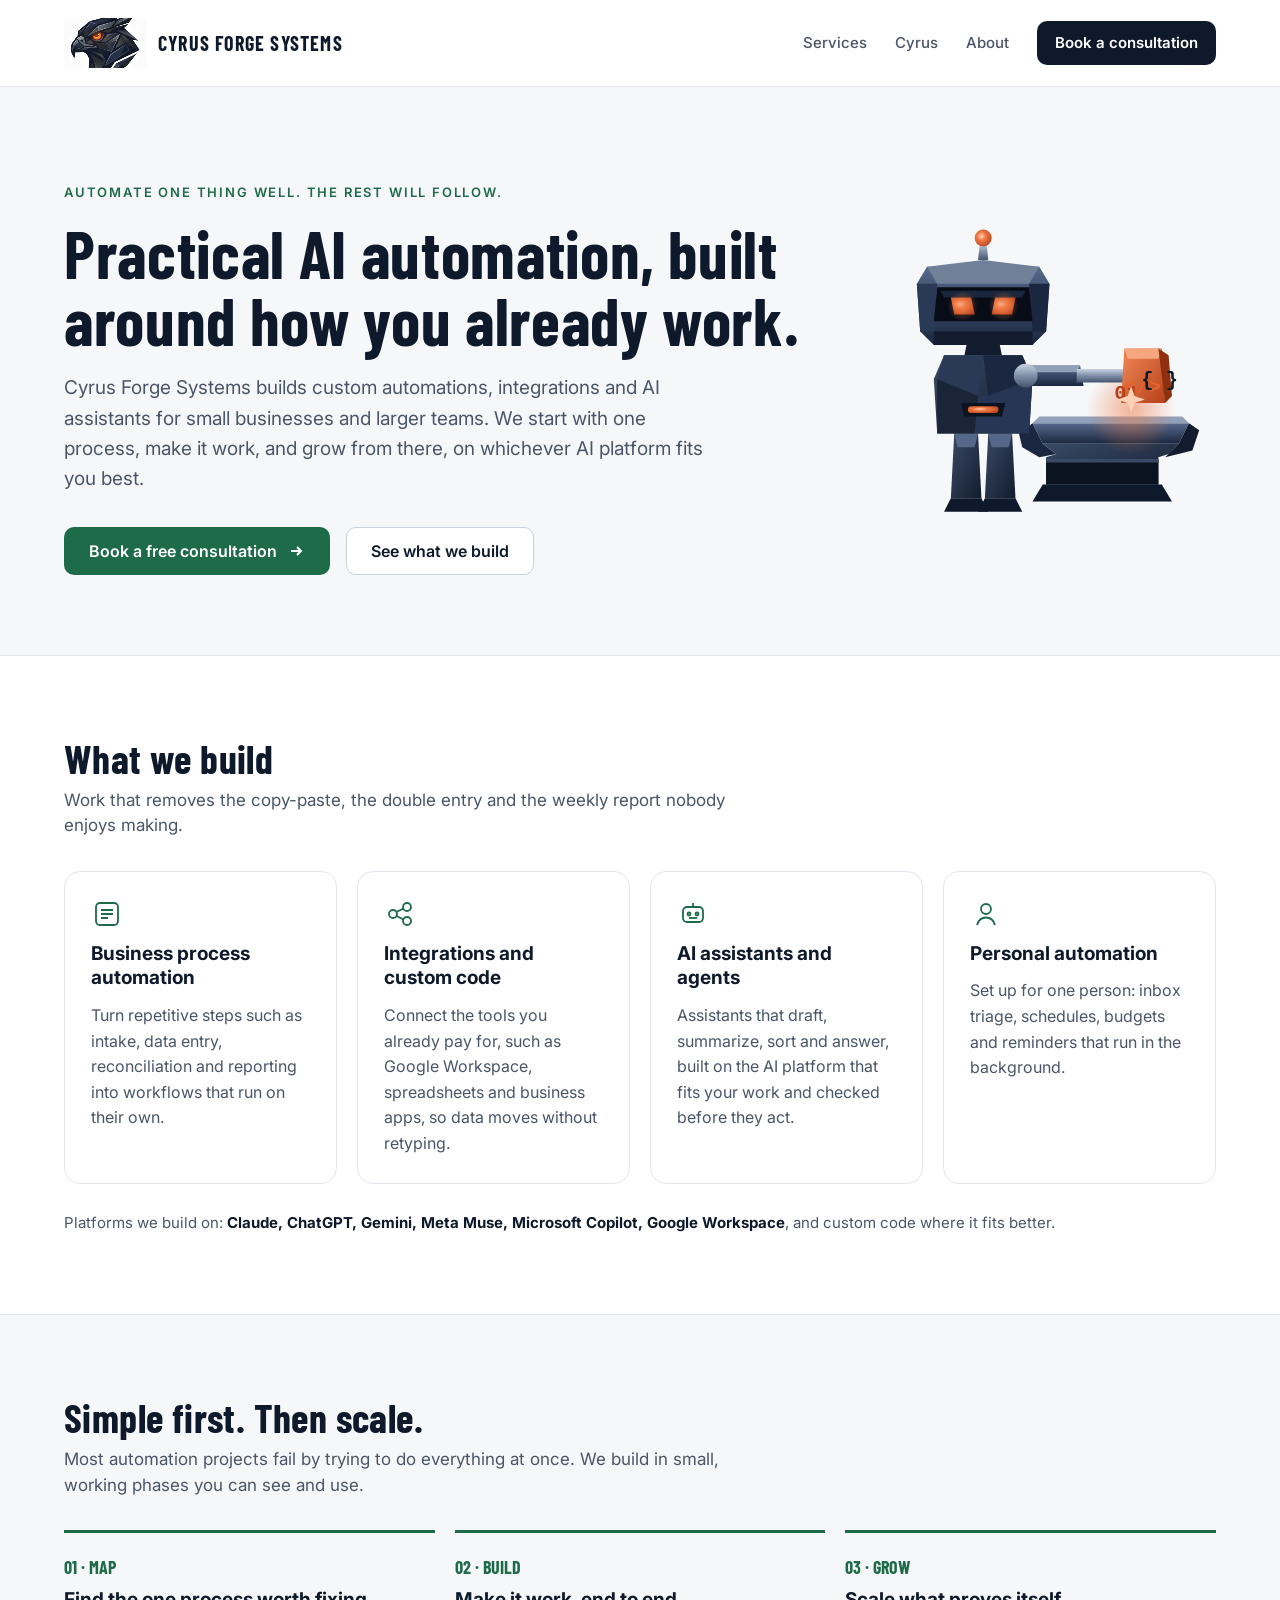
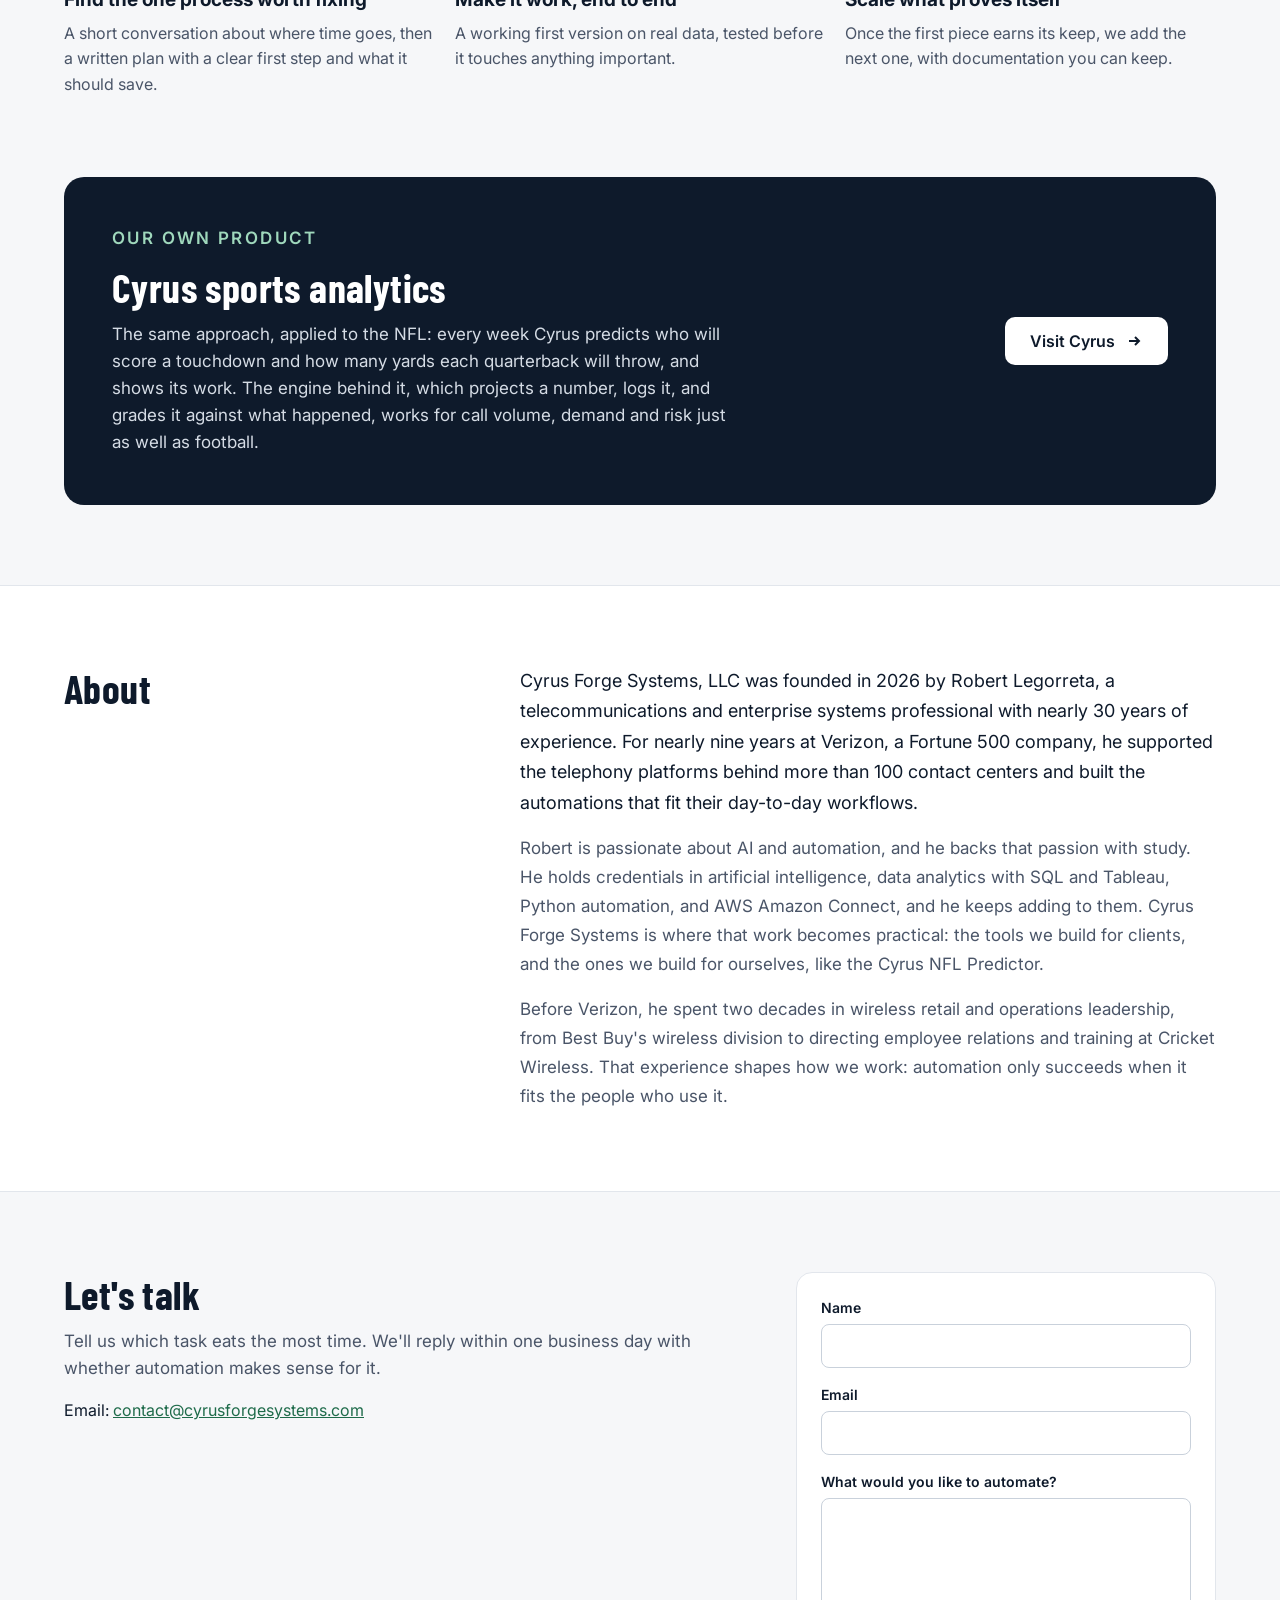
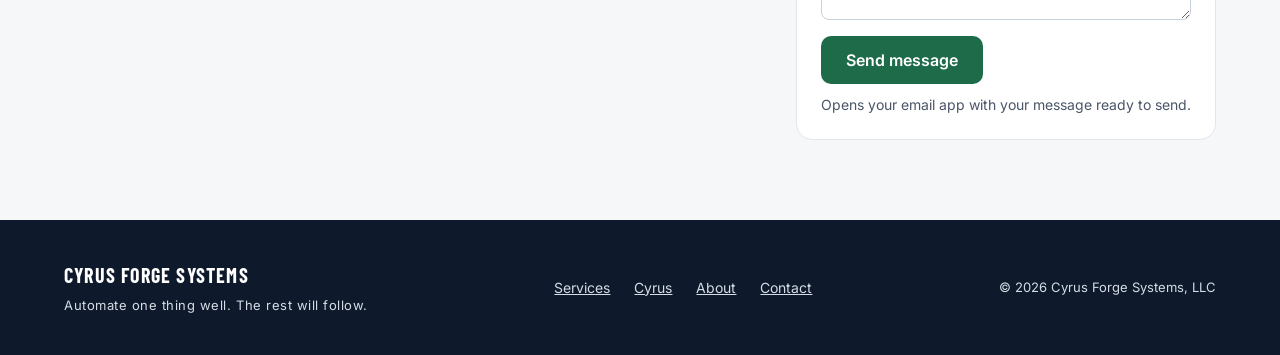
==== index.html @ 9e128749 "Add 'The same engine, other questions' section; home-page blurb" ====
<!doctype html>
<html lang="en">
<head>
<meta charset="utf-8">
<meta name="viewport" content="width=device-width, initial-scale=1">
<title>Cyrus Forge Systems | AI automation</title>
<meta name="description" content="Cyrus Forge Systems builds custom automations, integrations and AI assistants for small businesses and larger teams in Dallas-Fort Worth.">
<link rel="icon" href="assets/favicon.png" type="image/png">
<link rel="preconnect" href="https://fonts.googleapis.com">
<link rel="preconnect" href="https://fonts.gstatic.com" crossorigin>
<link href="https://fonts.googleapis.com/css2?family=Barlow+Condensed:wght@600;700&family=Inter:wght@400;500;600&display=swap" rel="stylesheet">
<link rel="stylesheet" href="assets/styles.css">
</head>
<body>
<a class="skip" href="#main">Skip to content</a>

<header class="site-header">
  <nav class="wrap site-nav" aria-label="Site">
    <a class="brand" href="index.html" aria-current="page">
      <video class="brand-mark" autoplay muted loop playsinline preload="auto" poster="assets/hawk-poster.jpg" aria-hidden="true" width="84" height="50"><source src="assets/hawk-loop.webm" type="video/webm"><source src="assets/hawk-loop.mp4" type="video/mp4"></video>
      <span>CYRUS FORGE SYSTEMS</span>
    </a>
    <div class="nav-links">
      <a href="#services">Services</a>
      <a href="cyrus/index.html">Cyrus</a>
      <a href="#about">About</a>
      <a class="nav-cta" href="#contact">Book a consultation</a>
    </div>
  </nav>
</header>

<main id="main">
  <section class="wrap hero">
    <div class="hero-text">
      <p class="eyebrow">Automate one thing well. The rest will follow.</p>
      <h1>Practical AI automation, built around how you already work.</h1>
      <p class="lead">Cyrus Forge Systems builds custom automations, integrations and AI assistants for small businesses and larger teams. We start with one process, make it work, and grow from there, on whichever AI platform fits you best.</p>
      <div class="btn-row">
        <a class="btn btn-primary" href="#contact">Book a free consultation
          <svg aria-hidden="true" width="18" height="18" viewBox="0 0 18 18" fill="none" stroke="#FFFFFF" stroke-width="2"><path d="M4 9h10"/><path d="M10 5l4 4-4 4"/></svg></a>
        <a class="btn btn-secondary" href="#services">See what we build</a>
      </div>
    </div>
    <div class="hero-card-col">
      <div class="smith-stage">
        <svg xmlns="http://www.w3.org/2000/svg" id="smith" class="smith" width="560" height="560" role="img" aria-label="The Cyrus Forge smith striking code out of an anvil" viewBox="0 0 200 200">
<defs><style>@keyframes swing{0%,16%{transform:rotate(-52deg)}36%{transform:rotate(6deg)}44%{transform:rotate(1deg)}68%,100%{transform:rotate(-52deg)}}
@keyframes fly1{0%,34%{opacity:0;transform:translate(0,0) scale(.5)}40%{opacity:1;transform:translate(-6px,-18px) scale(1)}60%{transform:translate(-14px,-44px)}94%,100%{opacity:0;transform:translate(-18px,-60px)}}
@keyframes fly2{0%,34%{opacity:0;transform:translate(0,0) scale(.5)}40%{opacity:1;transform:translate(4px,-22px) scale(1)}60%{transform:translate(8px,-54px)}95%,100%{opacity:0;transform:translate(10px,-72px)}}
@keyframes fly3{0%,34%{opacity:0;transform:translate(0,0) scale(.5)}40%{opacity:1;transform:translate(12px,-14px) scale(1)}60%{transform:translate(28px,-38px)}93%,100%{opacity:0;transform:translate(34px,-52px)}}
@keyframes fl{0%,34%{opacity:0;transform:scale(.2)}38%{opacity:1;transform:scale(1.2)}50%,100%{opacity:0;transform:scale(1.6)}}
.arm{transform-box:view-box;transform-origin:88px 98px;animation:swing 2.6s cubic-bezier(.5,0,.3,1) infinite}
.c1{animation:fly1 2.6s ease-out infinite}.c2{animation:fly2 2.6s ease-out infinite}.c3{animation:fly3 2.6s ease-out infinite}
.flash{transform-box:fill-box;transform-origin:center;animation:fl 2.6s infinite}

.code text{fill:#E8622A}.code .c2 text{fill:#0E1A2B}.code .c3 text{fill:#B5411A}
#smith2 .code text{fill:#F7A67F}#smith2 .code .c2 text{fill:#FFD2B8}#smith2 .code .c3 text{fill:#F07A45}</style>
<linearGradient id="steelA" x1="0" y1="0" x2="1" y2="1"><stop offset="0" stop-color="#3A4A66"/><stop offset="1" stop-color="#121C2E"/></linearGradient>
<linearGradient id="steelB" x1="0" y1="0" x2="0" y2="1"><stop offset="0" stop-color="#55688A"/><stop offset="1" stop-color="#1B2740"/></linearGradient>
<linearGradient id="steelC" x1="0" y1="0" x2="1" y2="0"><stop offset="0" stop-color="#0E1A2B"/><stop offset="1" stop-color="#2A3A56"/></linearGradient>
<linearGradient id="chrome" x1="0" y1="0" x2="0" y2="1"><stop offset="0" stop-color="#C9D3E2"/><stop offset=".5" stop-color="#7F8FA8"/><stop offset="1" stop-color="#46546E"/></linearGradient>
<radialGradient id="ember" cx=".4" cy=".4" r=".7"><stop offset="0" stop-color="#FFD2B8"/><stop offset=".35" stop-color="#F07A45"/><stop offset="1" stop-color="#B5411A"/></radialGradient>
<radialGradient id="glow" cx=".5" cy=".5" r=".5"><stop offset="0" stop-color="#F07A45" stop-opacity=".55"/><stop offset="1" stop-color="#F07A45" stop-opacity="0"/></radialGradient>
<linearGradient id="hammer" x1="0" y1="0" x2="1" y2="1"><stop offset="0" stop-color="#F28A5A"/><stop offset="1" stop-color="#B5411A"/></linearGradient>
</defs>

<!-- anvil, faceted -->
<g>
<polygon points="92,126 184,126 178,138 98,138" fill="url(#steelB)"/>
<polygon points="98,138 178,138 172,144 166,146 166,162 100,162 100,146 106,144" fill="url(#steelA)"/>
<polygon points="92,126 98,138 106,144 96,146 86,140 84,132" fill="#1B2740"/>
<polygon points="178,138 184,126 190,130 186,142 170,146" fill="#121C2E"/>
<polygon points="98,162 168,162 174,172 92,172" fill="#0E1A2B"/>
<polygon points="92,126 184,126 180,122 96,122" fill="#8FA0B8"/>
<polygon points="100,147 166,147 166,162 100,162" fill="#0B1220"/><polygon points="100,147 166,147 166,149 100,149" fill="#3A4A66"/>

</g>

<!-- hot spot on anvil -->
<circle cx="150" cy="118" r="26" fill="url(#glow)"/>

<!-- legs -->
<g>
<polygon points="46,132 60,132 62,170 44,170" fill="url(#steelA)"/>
<polygon points="66,132 80,132 82,170 64,170" fill="url(#steelA)"/>
<polygon points="44,170 62,170 66,178 40,178" fill="#0E1A2B"/>
<polygon points="64,170 82,170 86,178 60,178" fill="#0E1A2B"/>
<polygon points="46,132 60,132 58,140 48,140" fill="#55688A"/>
<polygon points="66,132 80,132 78,140 68,140" fill="#55688A"/>
</g>

<!-- torso, faceted -->
<g>
<polygon points="40,86 86,86 92,100 90,132 36,132 34,100" fill="url(#steelA)"/>
<polygon points="40,86 63,86 60,110 36,100" fill="#2A3A56"/>
<polygon points="63,86 86,86 92,100 66,110" fill="#1B2740"/>
<polygon points="36,100 60,110 58,132 36,132" fill="#1A2638"/>
<polygon points="66,110 92,100 90,132 58,132 60,110" fill="#263654"/>
<!-- chest plate -->
<polygon points="50,114 76,114 74,122 52,122" fill="#0B1220"/>
<rect x="54" y="116" width="18" height="4" rx="2" fill="url(#ember)"/>
</g>

<!-- neck -->
<polygon points="54,76 72,76 74,86 52,86" fill="#121C2E"/>

<!-- head, faceted -->
<g>
<polygon points="30,34 96,34 102,44 100,72 92,80 34,80 26,72 24,44" fill="url(#steelB)"/>
<polygon points="30,34 63,30 96,34 90,44 36,44" fill="#6F8098"/>
<polygon points="24,44 36,44 34,72 26,72" fill="#2A3A56"/>
<polygon points="90,44 102,44 100,72 92,72" fill="#1B2740"/>
<polygon points="34,72 92,72 92,80 34,80" fill="#121C2E"/>
<!-- visor -->
<polygon points="36,46 90,46 92,66 34,66" fill="#070C16"/>
<polygon points="38,48 88,48 86,52 40,52" fill="#1E2D45" opacity=".8"/>
<!-- eyes -->
<polygon points="44,52 56,52 58,62 46,62" fill="url(#ember)"/>
<polygon points="70,52 82,52 80,62 68,62" fill="url(#ember)"/>
<circle cx="51" cy="57" r="9" fill="url(#glow)"/><circle cx="75" cy="57" r="9" fill="url(#glow)"/>
<!-- antenna -->
<polygon points="60,30 66,30 65,20 61,20" fill="url(#chrome)"/>
<circle cx="63" cy="17" r="5" fill="url(#ember)"/>
</g>

<!-- arm + hammer -->
<g id="arm" class="arm">
<polygon points="86,92 120,92 122,104 84,104" fill="url(#steelB)"/>
<polygon points="86,92 120,92 118,96 88,96" fill="#8FA0B8"/>
<polygon points="118,94 150,94 150,102 118,102" fill="url(#chrome)"/>
<polygon points="146,82 168,82 170,114 144,114" fill="url(#hammer)"/>
<polygon points="146,82 168,82 166,88 148,88" fill="#F7A67F"/>
<polygon points="166,82 170,114 174,110 172,86" fill="#8E2F10"/>
<circle cx="88" cy="98" r="7" fill="url(#chrome)"/>
</g>

<!-- code off the anvil -->
<g font-family="JetBrains Mono, Menlo, monospace" font-weight="700" font-size="12" class="code">
<g class="c1"><text x="146" y="108" fill="#F7A67F">&lt;/&gt;</text></g>
<g class="c2"><text x="156" y="104" fill="#FFD2B8">{ }</text></g>
<g class="c3"><text x="140" y="112" fill="#F07A45">01</text></g>
</g>
<g class="flash" fill="#FFD2B8"><polygon points="150,104 152,110 158,112 152,114 150,120 148,114 142,112 148,110"/></g>
</svg>
      </div>
    </div>
  </section>

  <section id="services" class="band">
    <div class="wrap section">
      <h2>What we build</h2>
      <p class="section-intro">Work that removes the copy-paste, the double entry and the weekly report nobody enjoys making.</p>
      <div class="grid grid-250">
        <article class="tile">
          <svg aria-hidden="true" width="32" height="32" viewBox="0 0 32 32" fill="none" stroke="#1E6B4A" stroke-width="1.8"><rect x="5" y="5" width="22" height="22" rx="4"/><path d="M10 12h12M10 16h12M10 20h7"/></svg>
          <h3>Business process automation</h3>
          <p>Turn repetitive steps such as intake, data entry, reconciliation and reporting into workflows that run on their own.</p>
        </article>
        <article class="tile">
          <svg aria-hidden="true" width="32" height="32" viewBox="0 0 32 32" fill="none" stroke="#1E6B4A" stroke-width="1.8"><circle cx="9" cy="16" r="4"/><circle cx="23" cy="9" r="4"/><circle cx="23" cy="23" r="4"/><path d="M12.5 14l7-3.5M12.5 18l7 3.5"/></svg>
          <h3>Integrations and custom code</h3>
          <p>Connect the tools you already pay for, such as Google Workspace, spreadsheets and business apps, so data moves without retyping.</p>
        </article>
        <article class="tile">
          <svg aria-hidden="true" width="32" height="32" viewBox="0 0 32 32" fill="none" stroke="#1E6B4A" stroke-width="1.8"><rect x="6" y="9" width="20" height="15" rx="4"/><path d="M16 5v4"/><circle cx="12" cy="16" r="1.5"/><circle cx="20" cy="16" r="1.5"/><path d="M12 20h8"/></svg>
          <h3>AI assistants and agents</h3>
          <p>Assistants that draft, summarize, sort and answer, built on the AI platform that fits your work and checked before they act.</p>
        </article>
        <article class="tile">
          <svg aria-hidden="true" width="32" height="32" viewBox="0 0 32 32" fill="none" stroke="#1E6B4A" stroke-width="1.8"><circle cx="16" cy="11" r="5"/><path d="M7 27c1.5-5 5-7.5 9-7.5s7.5 2.5 9 7.5"/></svg>
          <h3>Personal automation</h3>
          <p>Set up for one person: inbox triage, schedules, budgets and reminders that run in the background.</p>
        </article>
      </div>
      <p class="platforms">Platforms we build on: <strong>Claude, ChatGPT, Gemini, Meta Muse, Microsoft Copilot, Google Workspace</strong>, and custom code where it fits better.</p>
    </div>
  </section>

  <section class="wrap section" aria-labelledby="approach-title">
    <h2 id="approach-title">Simple first. Then scale.</h2>
    <p class="section-intro">Most automation projects fail by trying to do everything at once. We build in small, working phases you can see and use.</p>
    <ol class="steps grid grid-260">
      <li>
        <p class="num">01 · MAP</p>
        <h3>Find the one process worth fixing</h3>
        <p>A short conversation about where time goes, then a written plan with a clear first step and what it should save.</p>
      </li>
      <li>
        <p class="num">02 · BUILD</p>
        <h3>Make it work, end to end</h3>
        <p>A working first version on real data, tested before it touches anything important.</p>
      </li>
      <li>
        <p class="num">03 · GROW</p>
        <h3>Scale what proves itself</h3>
        <p>Once the first piece earns its keep, we add the next one, with documentation you can keep.</p>
      </li>
    </ol>
  </section>

  <section class="wrap" style="padding-bottom:80px" aria-labelledby="cyrus-title">
    <div class="dark-panel">
      <div>
        <p class="eyebrow">Our own product</p>
        <h2 id="cyrus-title">Cyrus sports analytics</h2>
        <p>The same approach, applied to the NFL: every week Cyrus predicts who will score a touchdown and how many yards each quarterback will throw, and shows its work. The engine behind it, which projects a number, logs it, and grades it against what happened, works for call volume, demand and risk just as well as football.</p>
      </div>
      <a class="btn btn-light" href="cyrus/index.html">Visit Cyrus
        <svg aria-hidden="true" width="18" height="18" viewBox="0 0 18 18" fill="none" stroke="#0E1A2B" stroke-width="2"><path d="M4 9h10"/><path d="M10 5l4 4-4 4"/></svg></a>
    </div>
  </section>

  <section id="about" class="band">
    <div class="wrap section split">
      <div><h2>About</h2></div>
      <div>
        <p style="margin:0 0 16px;font-size:18px;line-height:1.7">Cyrus Forge Systems, LLC was founded in 2026 by Robert Legorreta, a telecommunications and enterprise systems professional with nearly 30 years of experience. For nearly nine years at Verizon, a Fortune 500 company, he supported the telephony platforms behind more than 100 contact centers and built the automations that fit their day-to-day workflows.</p>
        <p class="muted" style="margin:0 0 16px;font-size:17px;line-height:1.7">Robert is passionate about AI and automation, and he backs that passion with study. He holds credentials in artificial intelligence, data analytics with SQL and Tableau, Python automation, and AWS Amazon Connect, and he keeps adding to them. Cyrus Forge Systems is where that work becomes practical: the tools we build for clients, and the ones we build for ourselves, like the Cyrus NFL Predictor.</p>
        <p class="muted" style="margin:0;font-size:17px;line-height:1.7">Before Verizon, he spent two decades in wireless retail and operations leadership, from Best Buy's wireless division to directing employee relations and training at Cricket Wireless. That experience shapes how we work: automation only succeeds when it fits the people who use it.</p>
      </div>
    </div>
  </section>

  <section id="contact" class="wrap section split">
    <div>
      <h2 style="margin-bottom:12px">Let's talk</h2>
      <p class="muted" style="margin:0 0 16px;font-size:17px;line-height:1.6">Tell us which task eats the most time. We'll reply within one business day with whether automation makes sense for it.</p>
      <p style="margin:0">Email: <a href="mailto:contact@cyrusforgesystems.com">contact@cyrusforgesystems.com</a></p>
    </div>
    <!-- For now the form opens the visitor's email app addressed to contact@cyrusforgesystems.com. -->
    <form class="card form" id="contact-form" aria-label="Contact form" action="mailto:contact@cyrusforgesystems.com" method="get">
      <label>Name
        <input type="text" name="name" autocomplete="name" required>
      </label>
      <label>Email
        <input type="email" name="email" autocomplete="email" required>
      </label>
      <label class="full">What would you like to automate?
        <textarea name="message" rows="5" required></textarea>
      </label>
      <div class="full">
        <button class="btn btn-primary" type="submit">Send message</button>
        <p class="muted" style="margin:10px 0 0;font-size:14px">Opens your email app with your message ready to send.</p>
      </div>
    </form>
    <script>
      document.getElementById('contact-form').addEventListener('submit', function (e) {
        e.preventDefault();
        var f = e.target;
        var subject = 'Automation inquiry from ' + f.name.value;
        var body = f.message.value + '\n\n' + f.name.value + '\n' + f.email.value;
        window.location.href = 'mailto:contact@cyrusforgesystems.com?subject=' +
          encodeURIComponent(subject) + '&body=' + encodeURIComponent(body);
      });
    </script>
  </section>
</main>

<footer class="site-footer">
  <div class="wrap footer-inner">
    <div><p class="footer-brand">CYRUS FORGE SYSTEMS</p><p class="footer-motto">Automate one thing well. The rest will follow.</p></div>
    <div class="footer-links">
      <a href="#services">Services</a>
      <a href="cyrus/index.html">Cyrus</a>
      <a href="#about">About</a>
      <a href="#contact">Contact</a>
    </div>
    <p class="footer-small">© 2026 Cyrus Forge Systems, LLC</p>
  </div>
</footer>
</body>
</html>
---- assets/styles.css ----
/* Cyrus Forge Systems - shared styles */
:root {
  --navy: #0E1A2B;
  --ground: #F6F7F9;
  --white: #FFFFFF;
  --accent: #1E6B4A;
  --accent-dark: #14492F;
  --accent-soft: #9FD8BC;
  --muted: #4A5568;
  --border: #E2E6EC;
  --border-strong: #C9D1DB;
  --row: #EEF0F3;
  --footer-text: #D5DCE5;
  --display: 'Barlow Condensed', 'Arial Narrow', sans-serif;
  --body: Inter, system-ui, -apple-system, 'Segoe UI', sans-serif;
}

* { box-sizing: border-box; }
html { scroll-behavior: smooth; }
body {
  margin: 0;
  background: var(--ground);
  color: var(--navy);
  font-family: var(--body);
  font-size: 16px;
  line-height: 1.5;
  -webkit-font-smoothing: antialiased;
}
img, svg { display: block; }
a { color: var(--accent); }
a:hover { color: var(--accent-dark); }
:focus-visible { outline: 3px solid var(--accent); outline-offset: 2px; }

.wrap { max-width: 1200px; margin: 0 auto; padding: 0 24px; }
@media (max-width: 600px) { .wrap { padding: 0 16px; } }

.skip { position: absolute; left: -9999px; }
.skip:focus { left: 16px; top: 16px; background: var(--white); padding: 8px 12px; z-index: 10; }

/* Header */
.site-header { background: var(--white); border-bottom: 1px solid var(--border); }
.site-nav { display: flex; flex-wrap: wrap; align-items: center; justify-content: space-between; gap: 16px; padding-top: 18px; padding-bottom: 18px; }
.brand { display: flex; align-items: center; gap: 10px; color: var(--navy); text-decoration: none; }
.brand:hover { color: var(--navy); }
.brand-mark { width: 84px; height: 50px; object-fit: contain; background: #fff; mix-blend-mode: multiply; }
.brand span { font-family: var(--display); font-weight: 700; font-size: 20px; letter-spacing: 0.06em; }
.nav-links { display: flex; flex-wrap: wrap; align-items: center; gap: 8px 28px; font-size: 15px; font-weight: 500; }
.nav-links a { color: var(--muted); text-decoration: none; }
.nav-links a:hover { color: var(--navy); }
.nav-links a[aria-current="page"] { color: var(--navy); border-bottom: 2px solid var(--accent); padding-bottom: 4px; }
.nav-links a.nav-cta { display: inline-flex; align-items: center; min-height: 44px; padding: 0 18px; border-radius: 10px; background: var(--navy); color: var(--white); font-weight: 600; }
.nav-links a.nav-cta:hover { background: #1c2d44; color: var(--white); }

/* Type */
.eyebrow { margin: 0 0 16px; font-size: 13px; font-weight: 600; letter-spacing: 0.14em; color: var(--accent); text-transform: uppercase; }
h1, h2 { font-family: var(--display); font-weight: 700; letter-spacing: 0.01em; }
h1 { margin: 0 0 20px; font-size: clamp(42px, 6vw, 66px); line-height: 1.02; }
h2 { margin: 0 0 8px; font-size: clamp(30px, 4vw, 40px); line-height: 1.1; }
h3 { margin: 0; font-size: 19px; line-height: 1.3; }
.lead { margin: 0 0 32px; font-size: 19px; line-height: 1.6; color: var(--muted); max-width: 640px; }
.section-intro { margin: 0 0 32px; color: var(--muted); font-size: 17px; max-width: 680px; }
.muted { color: var(--muted); }

/* Buttons */
.btn-row { display: flex; flex-wrap: wrap; gap: 16px; }
.btn { display: inline-flex; align-items: center; gap: 10px; min-height: 48px; padding: 0 24px; border-radius: 10px; font: 600 16px var(--body); text-decoration: none; cursor: pointer; border: 1px solid transparent; }
.btn-primary { background: var(--accent); color: var(--white); }
.btn-primary:hover { background: var(--accent-dark); color: var(--white); }
.btn-secondary { background: var(--white); color: var(--navy); border-color: var(--border-strong); }
.btn-secondary:hover { color: var(--navy); border-color: var(--navy); }
.btn-light { background: var(--white); color: var(--navy); }
.btn-light:hover { color: var(--navy); background: #E9EDF2; }

/* Hero */
.hero { display: flex; flex-wrap: wrap; gap: 56px; align-items: center; padding-top: 96px; padding-bottom: 80px; }
.hero-text { flex: 999 1 560px; min-width: 0; }
.hero-card-col { flex: 1 1 340px; min-width: 0; }
@media (max-width: 600px) { .hero { padding-top: 56px; padding-bottom: 56px; gap: 40px; } }

/* Cards */
.card { background: var(--white); border: 1px solid var(--border); border-radius: 16px; padding: 24px; }
.card-title { margin: 0 0 16px; font-family: var(--display); font-weight: 700; font-size: 20px; letter-spacing: 0.04em; text-transform: uppercase; }
.card-head { display: flex; justify-content: space-between; align-items: baseline; gap: 12px; margin-bottom: 16px; }
.card-head .card-title { margin: 0; }
.stack { display: flex; flex-direction: column; gap: 12px; }
.step-row { display: flex; align-items: center; gap: 14px; padding: 14px; border-radius: 10px; background: var(--ground); }
.step-row p { margin: 0; }
.step-row .small { margin-top: 2px; font-size: 14px; color: var(--muted); }
.pick-row { display: flex; align-items: center; gap: 12px; padding: 12px; border-radius: 10px; background: var(--ground); }
.pick-row .name { flex: 1; font-weight: 600; min-width: 0; }
.pick-row .pct { font-variant-numeric: tabular-nums; color: var(--muted); }

.grid { display: grid; gap: 20px; }
.grid-250 { grid-template-columns: repeat(auto-fit, minmax(250px, 1fr)); }
.grid-260 { grid-template-columns: repeat(auto-fit, minmax(260px, 1fr)); }
.grid-300 { grid-template-columns: repeat(auto-fit, minmax(min(300px, 100%), 1fr)); }
.tile { border: 1px solid var(--border); border-radius: 16px; padding: 26px; display: flex; flex-direction: column; gap: 12px; background: var(--white); }
.tile p { margin: 0; color: var(--muted); line-height: 1.6; }
.tile .tile-top { display: flex; justify-content: space-between; align-items: center; }
.tile .tile-link { margin-top: auto; display: inline-flex; align-items: center; min-height: 44px; font-weight: 600; text-decoration: none; color: var(--accent); }

/* Bands */
.band { background: var(--white); border-top: 1px solid var(--border); border-bottom: 1px solid var(--border); }
.section { padding-top: 80px; padding-bottom: 80px; }
@media (max-width: 600px) { .section { padding-top: 56px; padding-bottom: 56px; } }

.steps { list-style: none; margin: 0; padding: 0; }
.steps li { border-top: 3px solid var(--accent); padding-top: 20px; }
.steps .num { margin: 0 0 6px; font-family: var(--display); font-weight: 700; font-size: 18px; color: var(--accent); }
.steps h3 { margin-bottom: 8px; }
.steps p { margin: 0; color: var(--muted); line-height: 1.6; }

.platforms { margin: 28px 0 0; font-size: 15px; color: var(--muted); }
.platforms strong { color: var(--navy); }

.dark-panel { background: var(--navy); color: var(--white); border-radius: 20px; padding: 48px; display: flex; flex-wrap: wrap; gap: 32px; align-items: center; justify-content: space-between; }
.dark-panel .eyebrow { color: var(--accent-soft); margin-bottom: 12px; }
.dark-panel h2 { margin-bottom: 12px; }
.dark-panel p { margin: 0; font-size: 17px; line-height: 1.6; color: var(--footer-text); max-width: 620px; }
.dark-panel > div { flex: 999 1 480px; min-width: 0; }
@media (max-width: 600px) { .dark-panel { padding: 32px 24px; } }

.split { display: flex; flex-wrap: wrap; gap: 48px; }
.split > :first-child { flex: 1 1 320px; }
.split > :last-child { flex: 2 1 520px; min-width: 0; }

.glance { display: grid; grid-template-columns: repeat(auto-fit, minmax(220px, 1fr)); gap: 24px; padding-top: 28px; padding-bottom: 28px; }
.glance .big { margin: 0; font-family: var(--display); font-weight: 700; font-size: 30px; }
.glance .small { margin: 4px 0 0; color: var(--muted); font-size: 15px; }

/* Chips */
.chip { display: inline-block; white-space: nowrap; font-size: 12px; font-weight: 600; padding: 4px 8px; border-radius: 6px; letter-spacing: 0.02em; }
.chip-pill { border-radius: 999px; padding: 4px 10px; }
.chip-best { background: #E3F1E9; color: #14492F; }
.chip-bet { background: #E6EDF7; color: #1B4479; }
.chip-lean, .chip-pass, .chip-dev { background: #EEF0F3; color: #4A5568; }
.chip-recheck { background: #FBF0DC; color: #7A4B00; }

/* Form */
.form { display: grid; grid-template-columns: repeat(auto-fit, minmax(min(220px, 100%), 1fr)); gap: 16px; }
.form label { display: flex; flex-direction: column; gap: 6px; font-size: 14px; font-weight: 600; }
.form .full { grid-column: 1 / -1; }
.form input, .form textarea { min-height: 44px; padding: 10px 12px; border: 1px solid var(--border-strong); border-radius: 8px; font: 400 16px var(--body); color: var(--navy); background: var(--white); width: 100%; }
.form textarea { resize: vertical; }
.form input:focus, .form textarea:focus { border-color: var(--accent); outline: 2px solid var(--accent); outline-offset: 0; }
.hp { position: absolute; left: -9999px; }

/* Footer */
.site-footer { background: var(--navy); color: var(--footer-text); }
.footer-inner { display: flex; flex-wrap: wrap; gap: 24px 32px; justify-content: space-between; align-items: center; padding-top: 40px; padding-bottom: 40px; }
.footer-brand { margin: 0; font-family: var(--display); font-weight: 700; font-size: 20px; letter-spacing: 0.06em; color: var(--white); }
.footer-links { display: flex; flex-wrap: wrap; gap: 24px; font-size: 14px; }
.footer-links a, .site-footer a { color: var(--footer-text); }
.site-footer a:hover { color: var(--white); }
.footer-small { margin: 0; font-size: 13px; line-height: 1.7; }
.disclaimer { flex: 2 1 480px; }

/* Predictor */
.crumbs { margin: 0 0 20px; font-size: 14px; color: var(--muted); }
.crumbs a { color: var(--muted); }
.pred-head { display: flex; flex-wrap: wrap; justify-content: space-between; align-items: flex-end; gap: 20px; margin-bottom: 28px; }
.pred-head > :first-child { flex: 999 1 520px; min-width: 0; }
.pred-head > :last-child { flex: 1 1 260px; display: flex; flex-direction: column; align-items: flex-start; gap: 8px; }
.pred-head h1 { font-size: clamp(36px, 5vw, 52px); line-height: 1.05; margin-bottom: 10px; }
.pred-head .lead { font-size: 17px; margin: 0; max-width: 680px; }
.week-badge { font-size: 13px; font-weight: 600; padding: 6px 12px; border-radius: 999px; background: var(--navy); color: var(--white); }
.updated { font-size: 13px; color: var(--muted); }

.stat-tiles { display: grid; grid-template-columns: repeat(auto-fit, minmax(160px, 1fr)); gap: 16px; margin-bottom: 32px; }
.stat { background: var(--white); border: 1px solid var(--border); border-radius: 14px; padding: 20px; }
.stat .label { margin: 0; font-size: 13px; font-weight: 600; color: var(--muted); letter-spacing: 0.04em; }
.stat .value { margin: 6px 0 0; font-family: var(--display); font-weight: 700; font-size: 40px; line-height: 1.1; }
.stat .value.text { font-family: var(--body); font-size: 16px; font-weight: 600; line-height: 1.4; }
.stat .label.best { color: #14492F; }
.stat .label.bet { color: #1B4479; }

.tabs { display: flex; flex-wrap: wrap; gap: 8px; margin-bottom: 16px; }
.tab { min-height: 44px; padding: 0 18px; border-radius: 10px; font: 600 15px var(--body); cursor: pointer; background: var(--white); color: var(--navy); border: 1px solid var(--border-strong); }
.tab[aria-selected="true"] { background: var(--navy); color: var(--white); border-color: var(--navy); }

.panel { background: var(--white); border: 1px solid var(--border); border-radius: 16px; overflow: hidden; }
.panel-head { padding: 18px 20px; border-bottom: 1px solid var(--border); display: flex; flex-wrap: wrap; justify-content: space-between; gap: 8px; }
.panel-head h2 { margin: 0; font-family: var(--body); font-size: 18px; letter-spacing: 0; }
.panel-head p { margin: 0; font-size: 14px; color: var(--muted); }
.table-scroll { overflow-x: auto; }
.picks { width: 100%; border-collapse: collapse; font-size: 15px; }
.picks.rb { min-width: 760px; }
.picks.qb { min-width: 900px; }
.picks th { text-align: left; color: var(--muted); font-size: 12px; letter-spacing: 0.06em; font-weight: 600; padding: 12px 8px; text-transform: uppercase; }
.picks td { padding: 14px 8px; border-top: 1px solid var(--row); vertical-align: middle; }
.picks th:first-child, .picks td:first-child { padding-left: 20px; }
.picks th:last-child, .picks td:last-child { padding-right: 20px; }
.picks .strong { font-weight: 600; }
.picks .soft { color: var(--muted); }
.picks .nowrap { white-space: nowrap; }
.picks .num { font-variant-numeric: tabular-nums; }
.picks .note { color: var(--muted); font-size: 14px; }
.picks .empty { color: var(--muted); padding: 20px; }
.meter { display: flex; align-items: center; gap: 10px; min-width: 150px; }
.meter .track { flex: 1; height: 8px; border-radius: 4px; background: var(--row); overflow: hidden; }
.meter .fill { height: 100%; border-radius: 4px; background: var(--accent); }
.meter .pct { font-variant-numeric: tabular-nums; font-weight: 600; width: 40px; }

.passed { margin-top: 24px; }
.passed h2 { margin: 0 0 12px; font-family: var(--body); font-size: 18px; letter-spacing: 0; }
.passed ul { margin: 0; padding-left: 20px; color: var(--muted); line-height: 1.8; }
.passed strong { color: var(--navy); }

.legend p { margin: 0; display: flex; gap: 10px; align-items: center; }
.legend span:last-child { color: var(--muted); font-size: 14px; }
.read-me { margin-top: 40px; }
.read-me h2 { font-size: 28px; margin-bottom: 12px; }
.read-me p { color: var(--muted); line-height: 1.6; }

.record { margin-top: 24px; }
.picks.rec { min-width: 620px; }
.record-note { margin: 0; padding: 14px 20px 18px; border-top: 1px solid var(--row); font-size: 13px; line-height: 1.6; color: var(--muted); }
.pos { color: #14492F; font-weight: 600; }
.neg { color: #9B2C2C; font-weight: 600; }

/* Smith mascot (home hero) */
.smith-stage { display: flex; justify-content: center; }
.smith { width: 100%; max-width: 440px; height: auto; }
.footer-motto { margin: 6px 0 0; font-size: 13px; color: var(--footer-text); letter-spacing: .04em; }
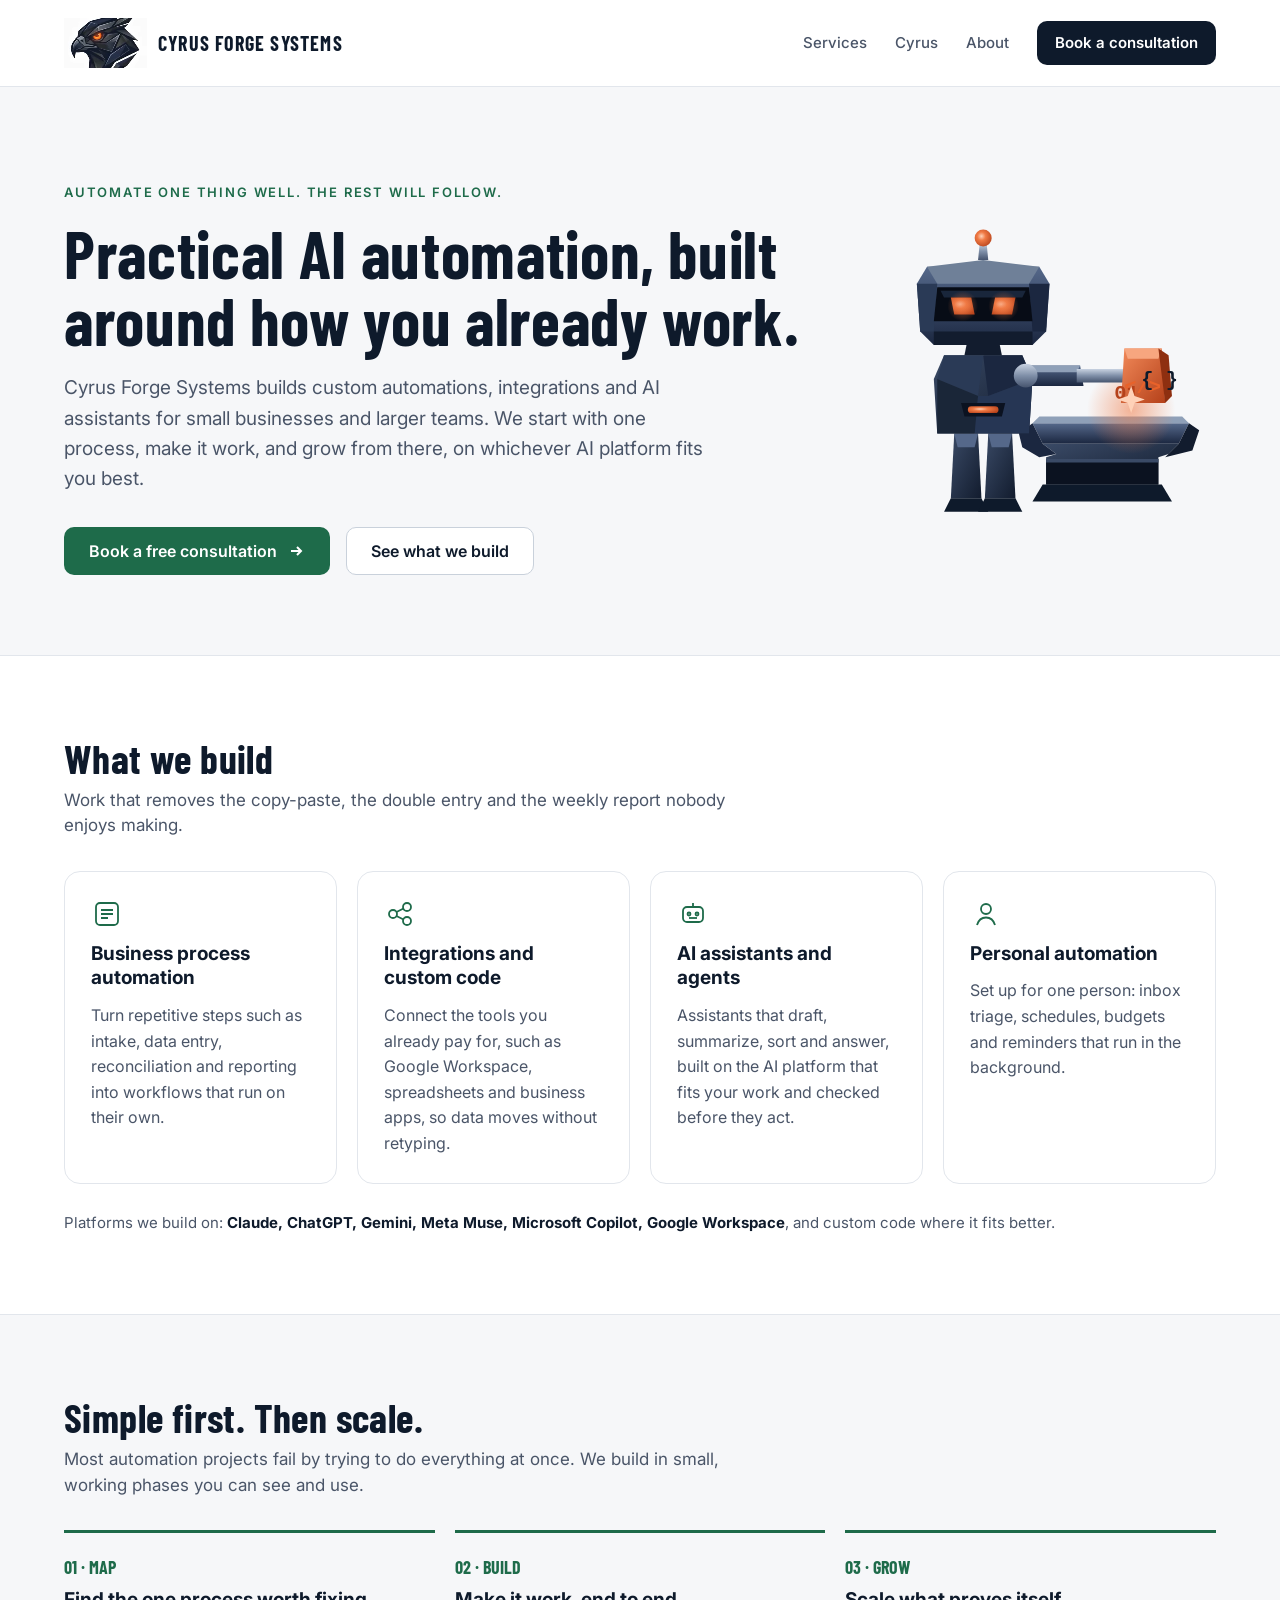
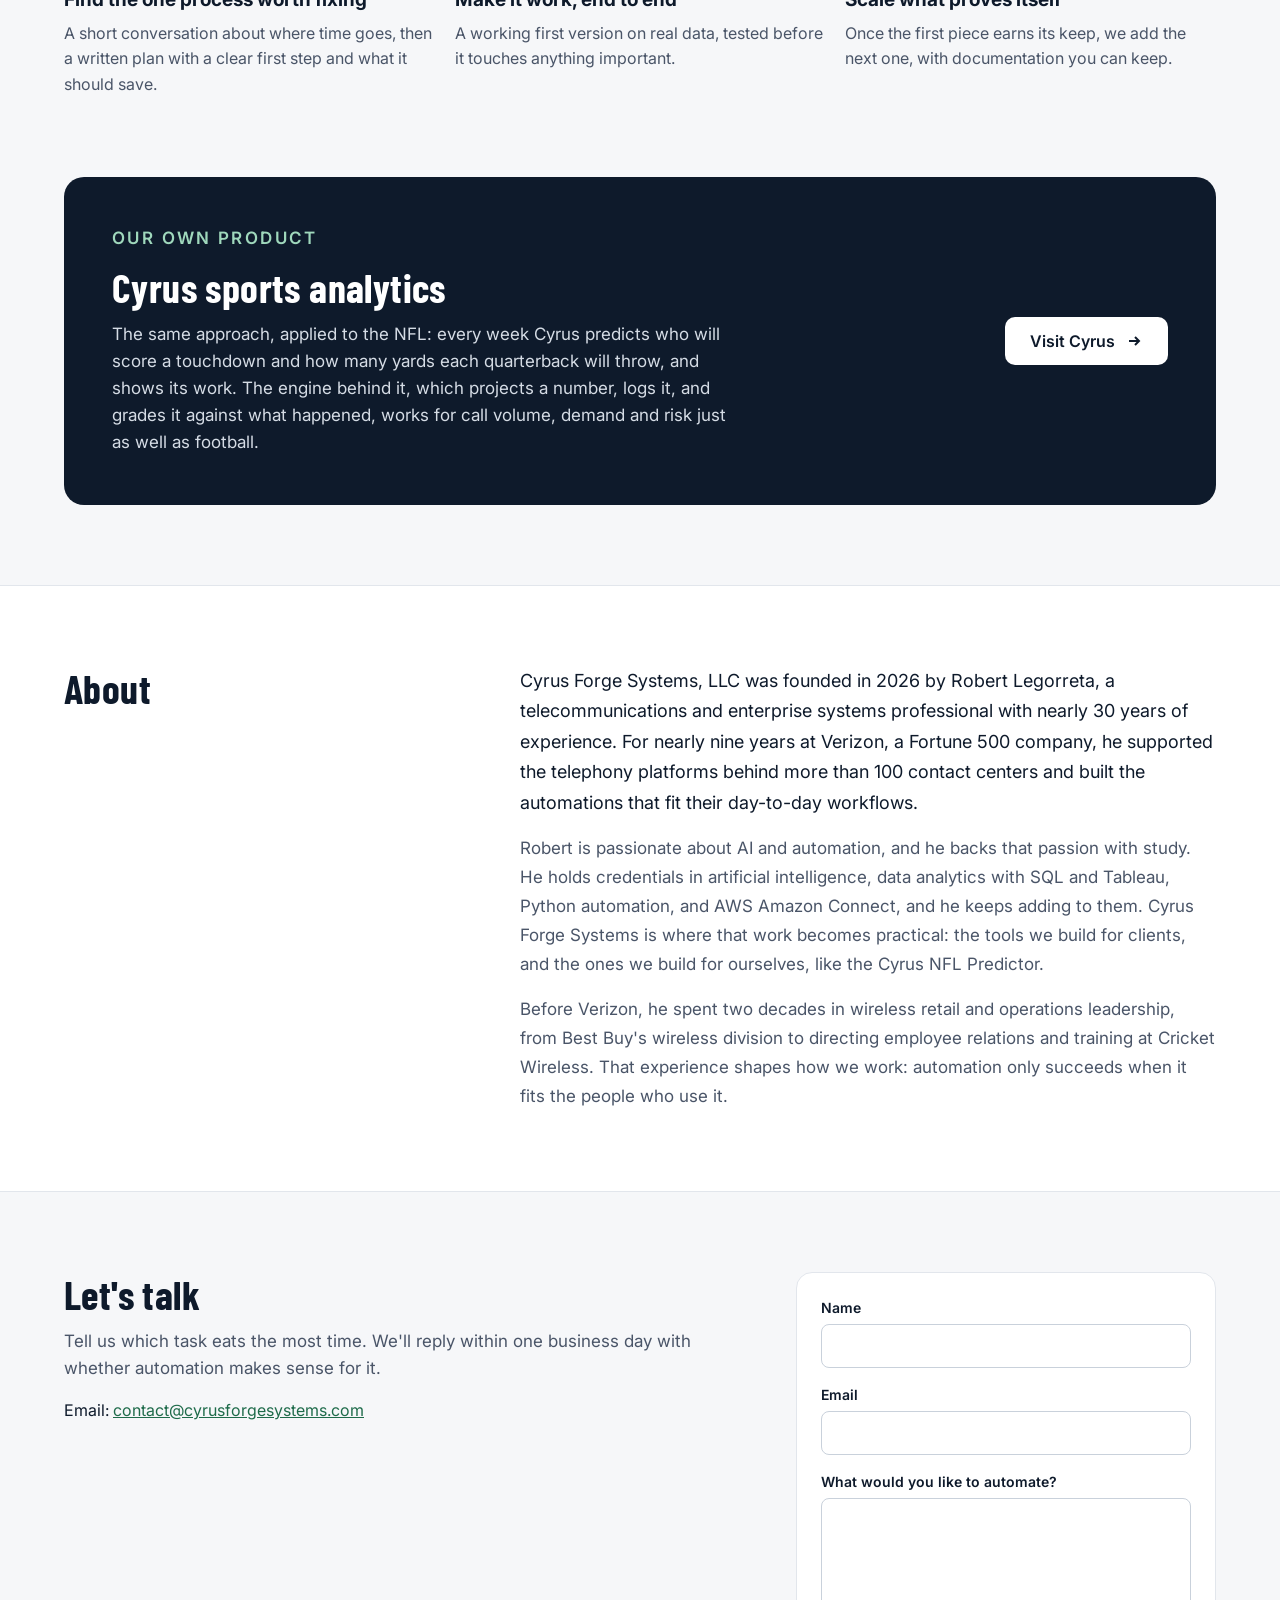
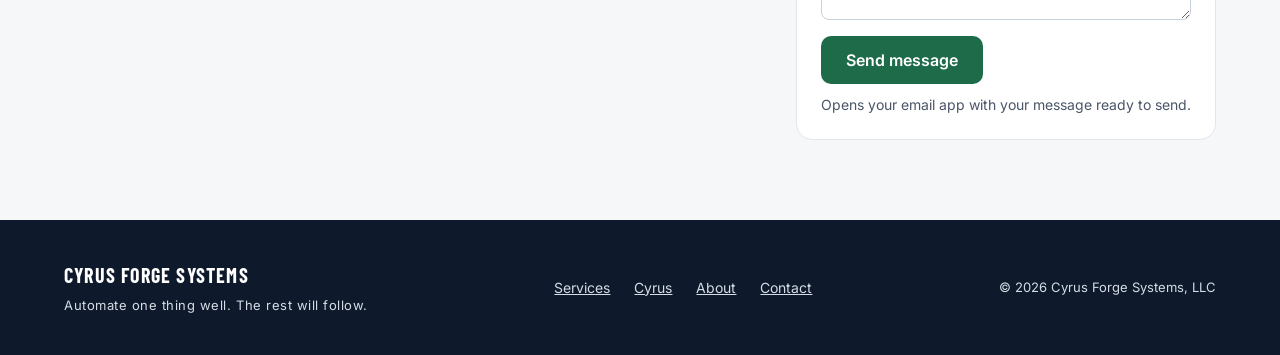
==== commit 0af8bc72: "Cache-busting: versioned asset URLs and no-cache headers for data, script and styles" ====
--- a/index.html
+++ b/index.html
@@ -9,7 +9,7 @@
 <link rel="preconnect" href="https://fonts.googleapis.com">
 <link rel="preconnect" href="https://fonts.gstatic.com" crossorigin>
 <link href="https://fonts.googleapis.com/css2?family=Barlow+Condensed:wght@600;700&family=Inter:wght@400;500;600&display=swap" rel="stylesheet">
-<link rel="stylesheet" href="assets/styles.css">
+<link rel="stylesheet" href="assets/styles.css?v=202610261800">
 </head>
 <body>
 <a class="skip" href="#main">Skip to content</a>
--- a/assets/styles.css
+++ b/assets/styles.css
@@ -222,3 +222,31 @@
 .smith-stage { display: flex; justify-content: center; }
 .smith { width: 100%; max-width: 440px; height: auto; }
 .footer-motto { margin: 6px 0 0; font-size: 13px; color: var(--footer-text); letter-spacing: .04em; }
+
+/* Player lookup */
+.sr-only { position: absolute; left: -9999px; }
+.lookup { margin-bottom: 24px; padding: 24px; }
+.lookup-head { display: flex; flex-wrap: wrap; gap: 20px 32px; align-items: flex-end; }
+.lookup-head > div { flex: 1 1 380px; }
+.lookup-head h2 { margin: 0 0 6px; font-family: var(--body); font-size: 18px; letter-spacing: 0; }
+.lookup-head p { margin: 0; font-size: 14px; color: var(--muted); line-height: 1.6; }
+.lookup-form { display: flex; gap: 10px; flex: 1 1 320px; }
+.lookup-form input { flex: 1; min-height: 48px; padding: 10px 14px; border: 1px solid var(--border-strong); border-radius: 10px; font: 400 16px var(--body); color: var(--navy); background: var(--white); min-width: 0; }
+.lookup-form input:focus { border-color: var(--accent); outline: 2px solid var(--accent); outline-offset: 0; }
+.lookup-result { margin-top: 20px; padding-top: 20px; border-top: 1px solid var(--border); }
+.lk-head { display: flex; flex-wrap: wrap; justify-content: space-between; align-items: center; gap: 10px; }
+.lk-name { margin: 0; font-family: var(--display); font-weight: 700; font-size: 26px; }
+.lk-game { margin: 2px 0 0; color: var(--muted); font-size: 14px; }
+.lk-nums { display: grid; grid-template-columns: repeat(auto-fit, minmax(130px, 1fr)); gap: 12px; margin: 16px 0; }
+.lk-nums div { background: var(--ground); border-radius: 10px; padding: 10px 12px; display: flex; flex-direction: column; gap: 2px; }
+.lk-label { font-size: 12px; color: var(--muted); letter-spacing: .04em; text-transform: uppercase; }
+.lk-val { font-weight: 600; font-size: 18px; font-variant-numeric: tabular-nums; }
+.lk-summary { margin: 0 0 16px; font-size: 16px; line-height: 1.6; }
+.lk-cols { display: grid; grid-template-columns: repeat(auto-fit, minmax(240px, 1fr)); gap: 18px; }
+.lk-list h4 { margin: 0 0 8px; font-size: 13px; letter-spacing: .06em; text-transform: uppercase; color: var(--muted); }
+.lk-list ul { margin: 0; padding-left: 18px; font-size: 14px; line-height: 1.6; color: var(--navy); }
+.lk-list.pos h4 { color: #14492F; }
+.lk-list.neg h4 { color: #9B2C2C; }
+.lk-list.hist ul { color: var(--muted); }
+.lk-note, .lk-none { margin: 16px 0 0; font-size: 13px; color: var(--muted); line-height: 1.6; }
+@media (max-width: 600px) { .lookup-form { flex-direction: column; } .lookup-form .btn { width: 100%; justify-content: center; } }
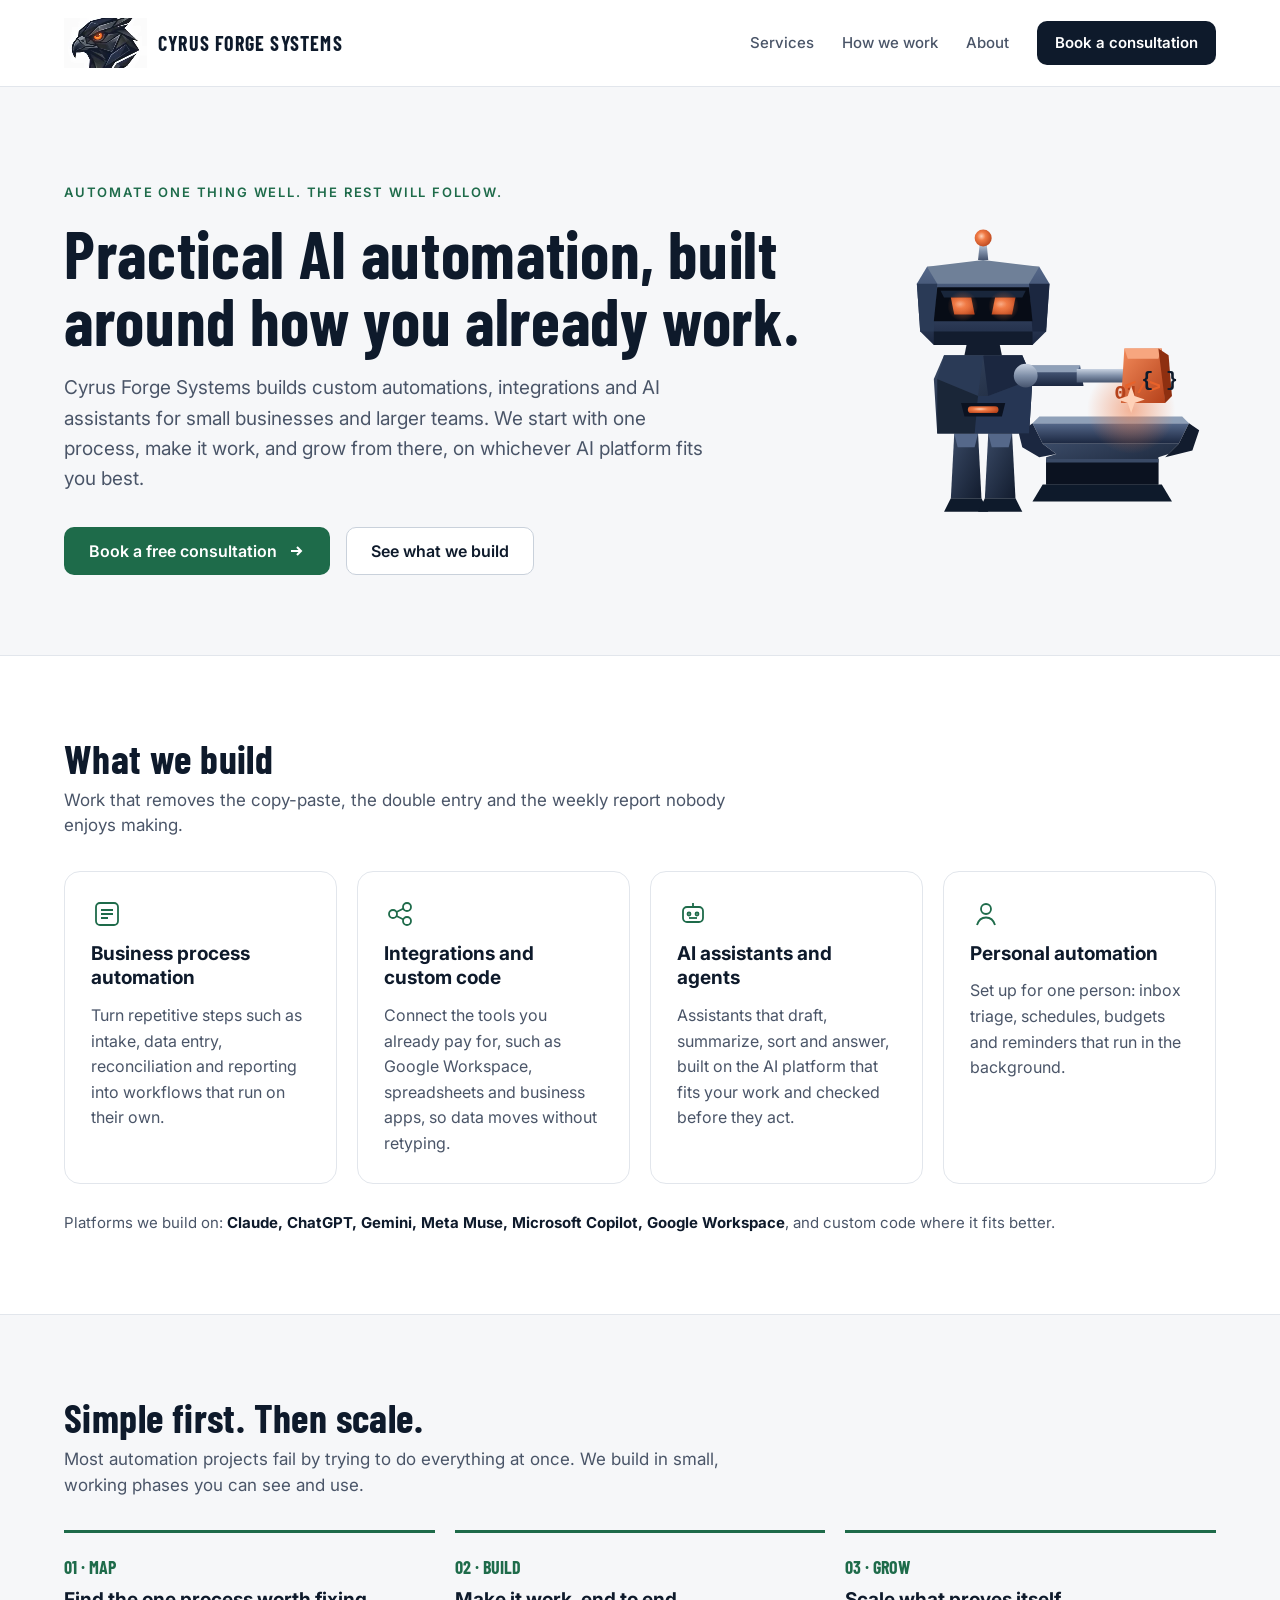
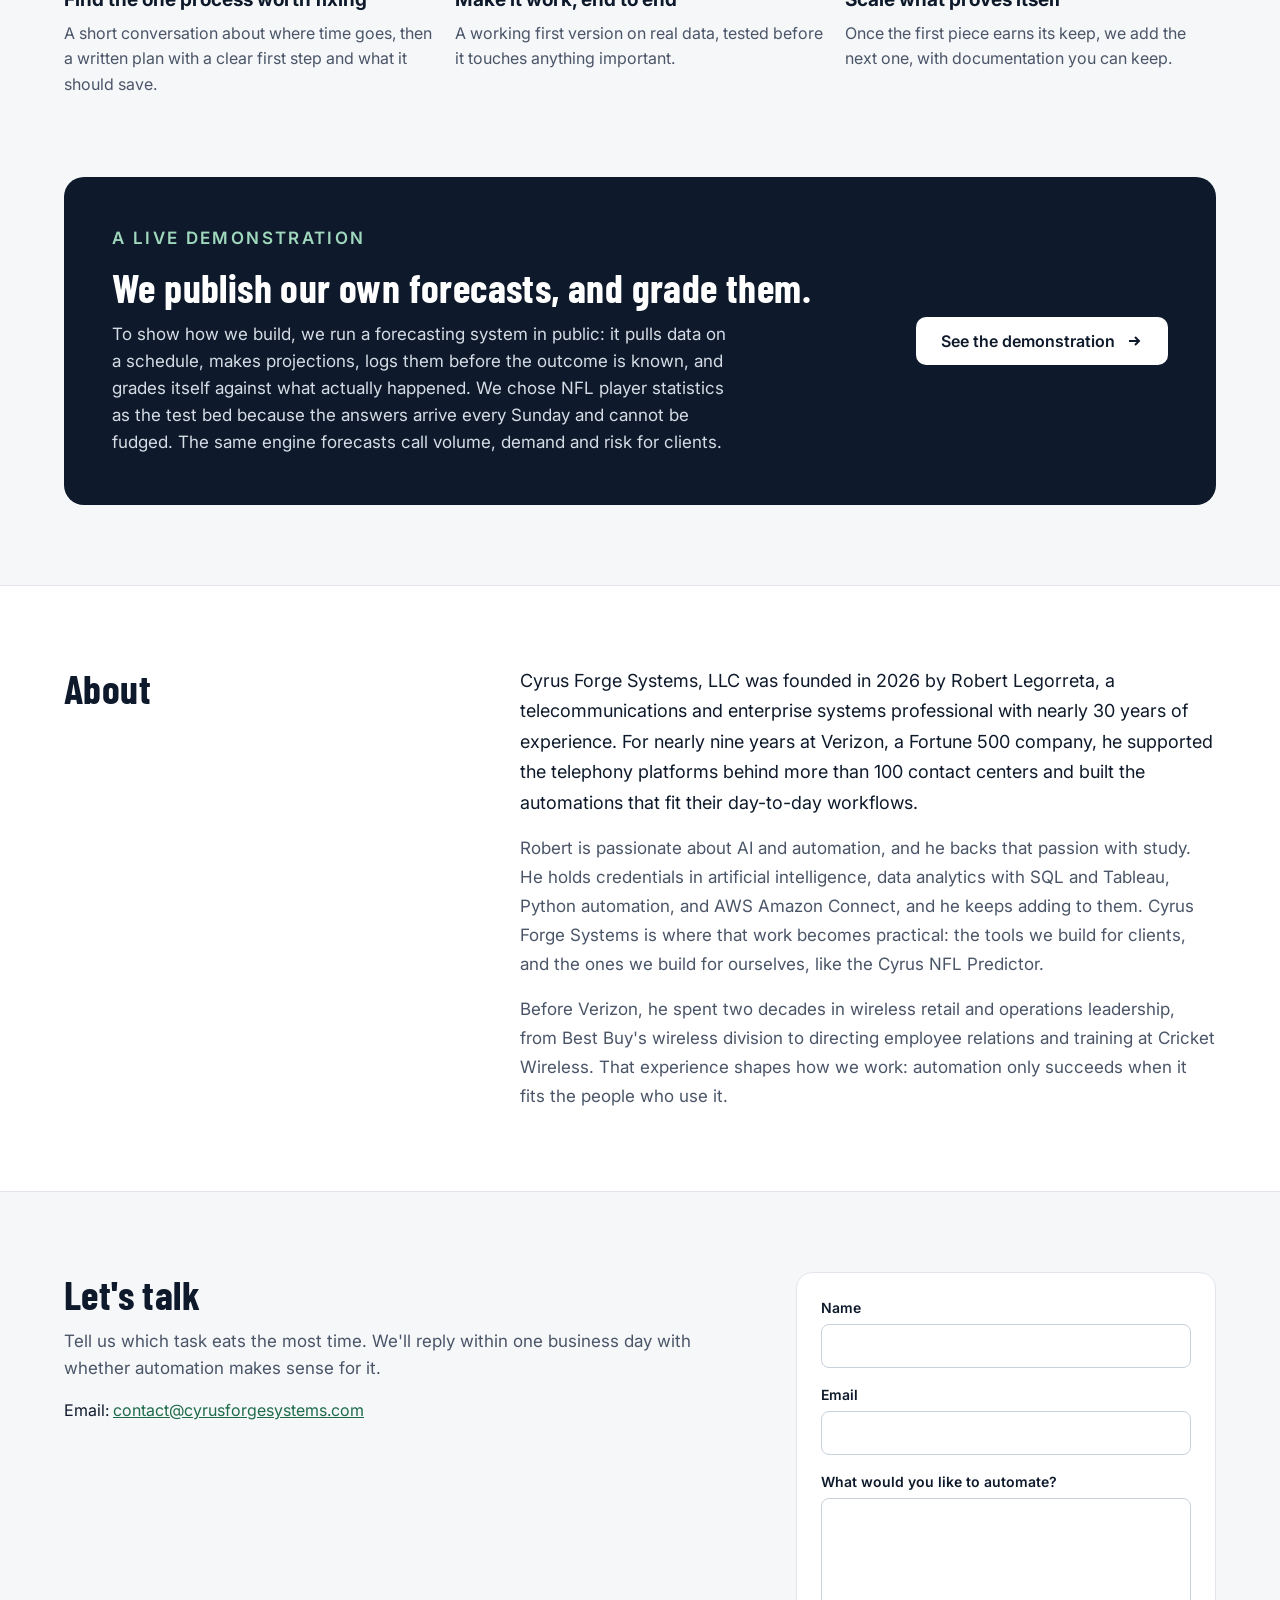
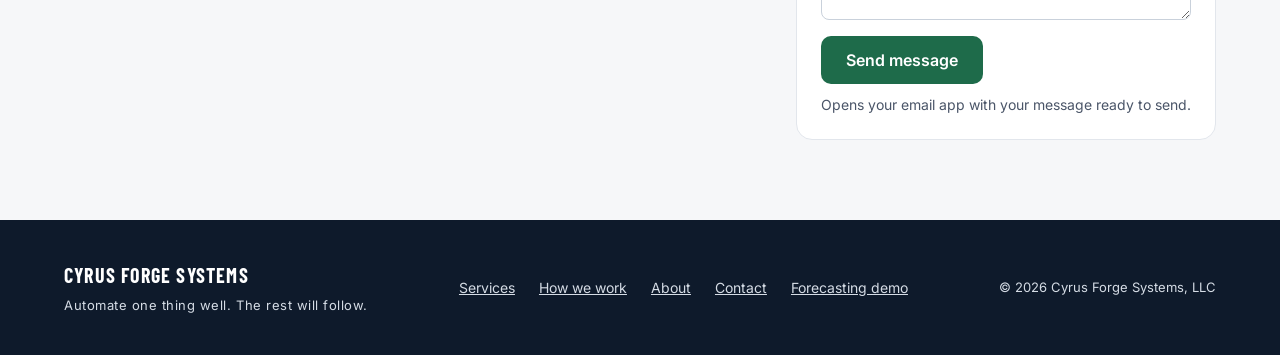
==== commit de4f4228: "Home: present the company as an automation consultancy; sports work framed as a live forecasting dem" ====
--- a/index.html
+++ b/index.html
@@ -4,12 +4,12 @@
 <meta charset="utf-8">
 <meta name="viewport" content="width=device-width, initial-scale=1">
 <title>Cyrus Forge Systems | AI automation</title>
-<meta name="description" content="Cyrus Forge Systems builds custom automations, integrations and AI assistants for small businesses and larger teams in Dallas-Fort Worth.">
+<meta name="description" content="Cyrus Forge Systems builds custom automations, integrations, AI assistants and forecasting systems for small businesses and larger teams in Dallas-Fort Worth.">
 <link rel="icon" href="assets/favicon.png" type="image/png">
 <link rel="preconnect" href="https://fonts.googleapis.com">
 <link rel="preconnect" href="https://fonts.gstatic.com" crossorigin>
 <link href="https://fonts.googleapis.com/css2?family=Barlow+Condensed:wght@600;700&family=Inter:wght@400;500;600&display=swap" rel="stylesheet">
-<link rel="stylesheet" href="assets/styles.css?v=202610261800">
+<link rel="stylesheet" href="assets/styles.css?v=202610261814">
 </head>
 <body>
 <a class="skip" href="#main">Skip to content</a>
@@ -22,7 +22,7 @@
     </a>
     <div class="nav-links">
       <a href="#services">Services</a>
-      <a href="cyrus/index.html">Cyrus</a>
+      <a href="#approach">How we work</a>
       <a href="#about">About</a>
       <a class="nav-cta" href="#contact">Book a consultation</a>
     </div>
@@ -176,7 +176,7 @@
     </div>
   </section>
 
-  <section class="wrap section" aria-labelledby="approach-title">
+  <section id="approach" class="wrap section" aria-labelledby="approach-title">
     <h2 id="approach-title">Simple first. Then scale.</h2>
     <p class="section-intro">Most automation projects fail by trying to do everything at once. We build in small, working phases you can see and use.</p>
     <ol class="steps grid grid-260">
@@ -201,11 +201,11 @@
   <section class="wrap" style="padding-bottom:80px" aria-labelledby="cyrus-title">
     <div class="dark-panel">
       <div>
-        <p class="eyebrow">Our own product</p>
-        <h2 id="cyrus-title">Cyrus sports analytics</h2>
-        <p>The same approach, applied to the NFL: every week Cyrus predicts who will score a touchdown and how many yards each quarterback will throw, and shows its work. The engine behind it, which projects a number, logs it, and grades it against what happened, works for call volume, demand and risk just as well as football.</p>
-      </div>
-      <a class="btn btn-light" href="cyrus/index.html">Visit Cyrus
+        <p class="eyebrow">A live demonstration</p>
+        <h2 id="cyrus-title">We publish our own forecasts, and grade them.</h2>
+        <p>To show how we build, we run a forecasting system in public: it pulls data on a schedule, makes projections, logs them before the outcome is known, and grades itself against what actually happened. We chose NFL player statistics as the test bed because the answers arrive every Sunday and cannot be fudged. The same engine forecasts call volume, demand and risk for clients.</p>
+      </div>
+      <a class="btn btn-light" href="cyrus/index.html">See the demonstration
         <svg aria-hidden="true" width="18" height="18" viewBox="0 0 18 18" fill="none" stroke="#0E1A2B" stroke-width="2"><path d="M4 9h10"/><path d="M10 5l4 4-4 4"/></svg></a>
     </div>
   </section>
@@ -261,9 +261,10 @@
     <div><p class="footer-brand">CYRUS FORGE SYSTEMS</p><p class="footer-motto">Automate one thing well. The rest will follow.</p></div>
     <div class="footer-links">
       <a href="#services">Services</a>
-      <a href="cyrus/index.html">Cyrus</a>
+      <a href="#approach">How we work</a>
       <a href="#about">About</a>
       <a href="#contact">Contact</a>
+      <a href="cyrus/index.html">Forecasting demo</a>
     </div>
     <p class="footer-small">© 2026 Cyrus Forge Systems, LLC</p>
   </div>
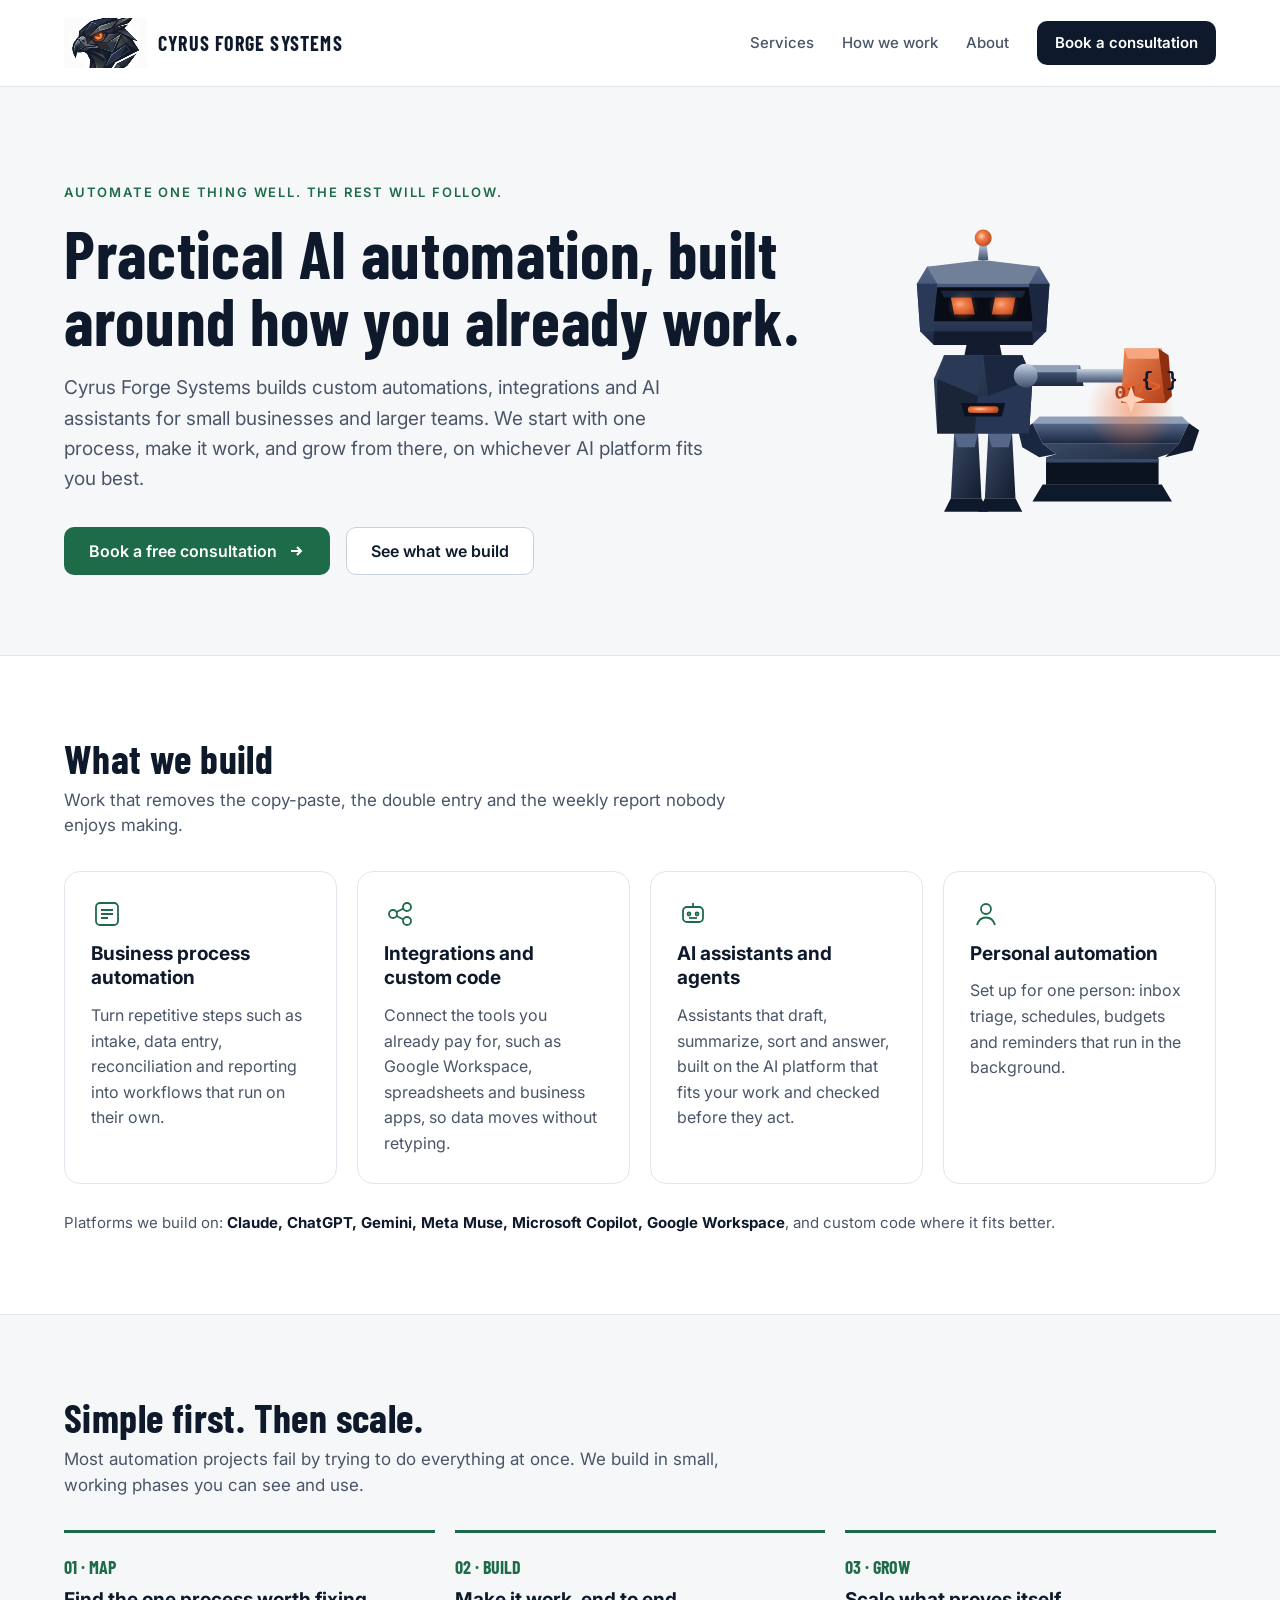
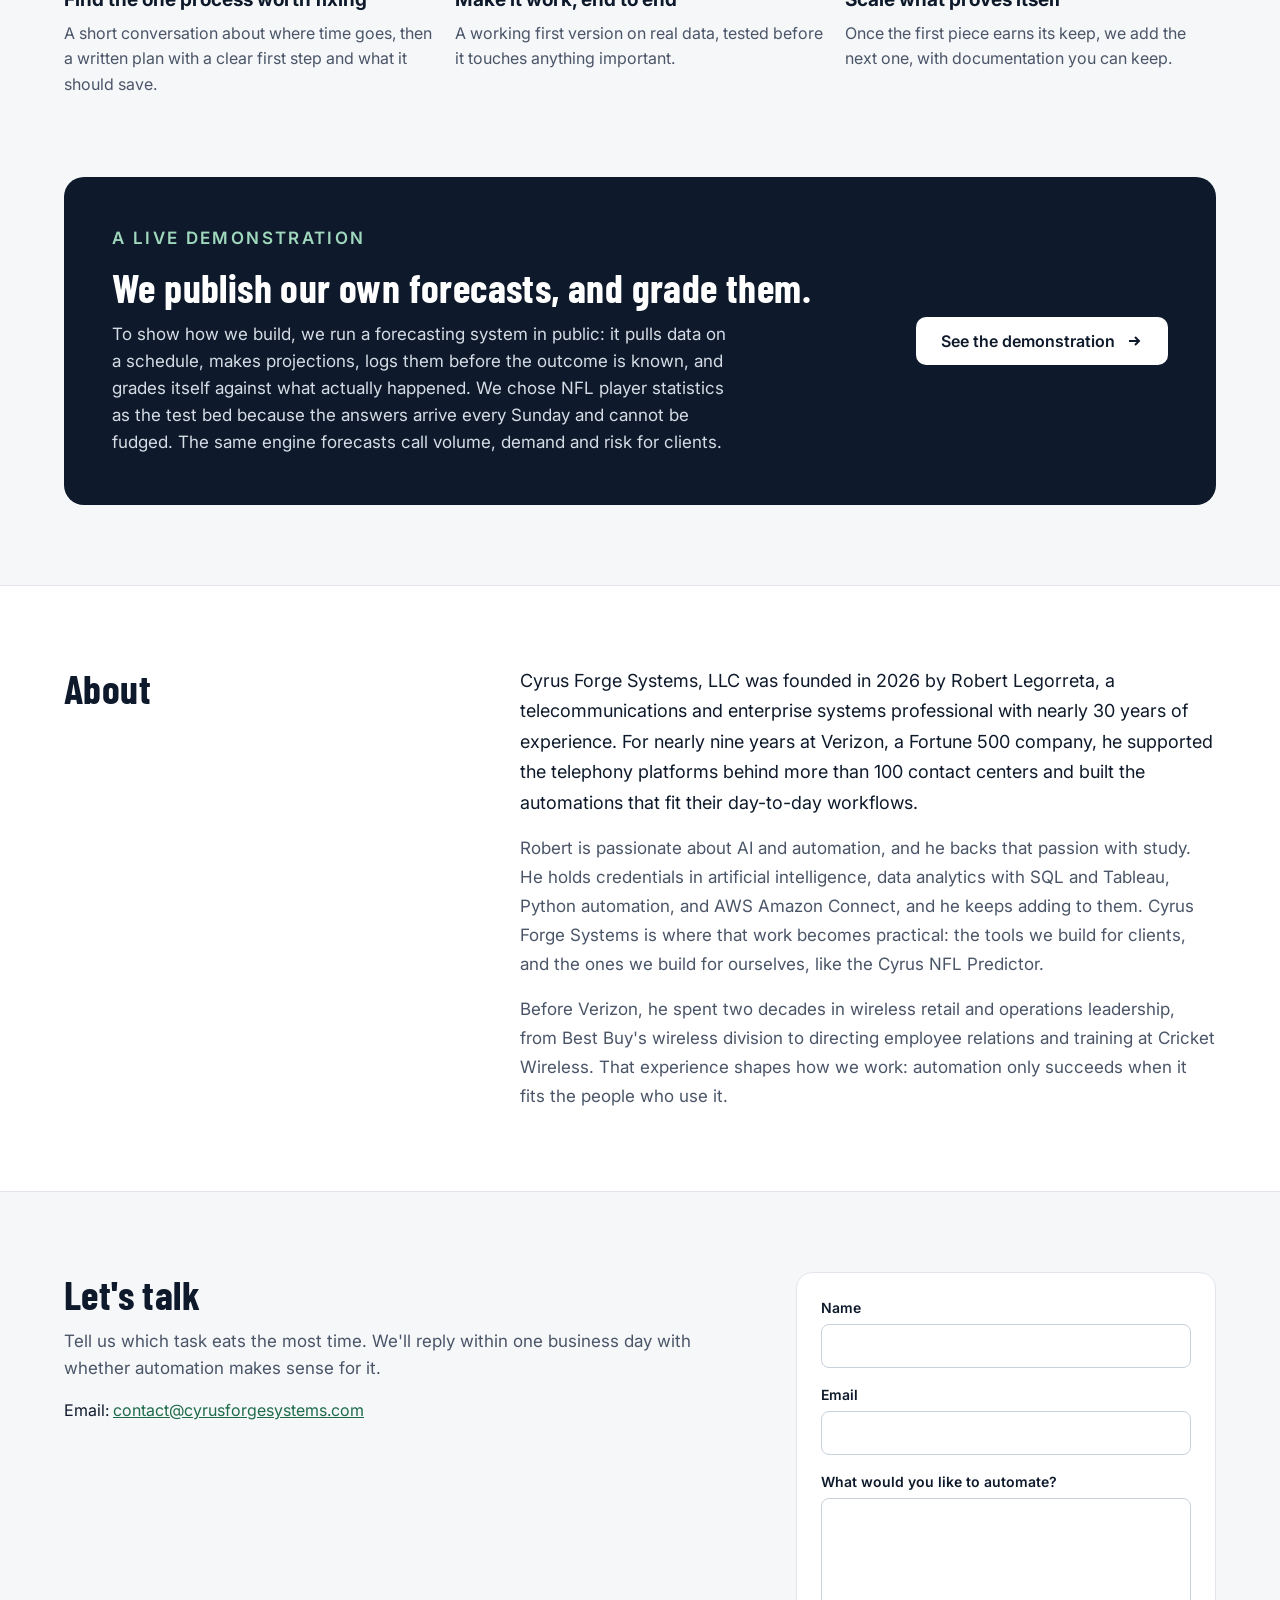
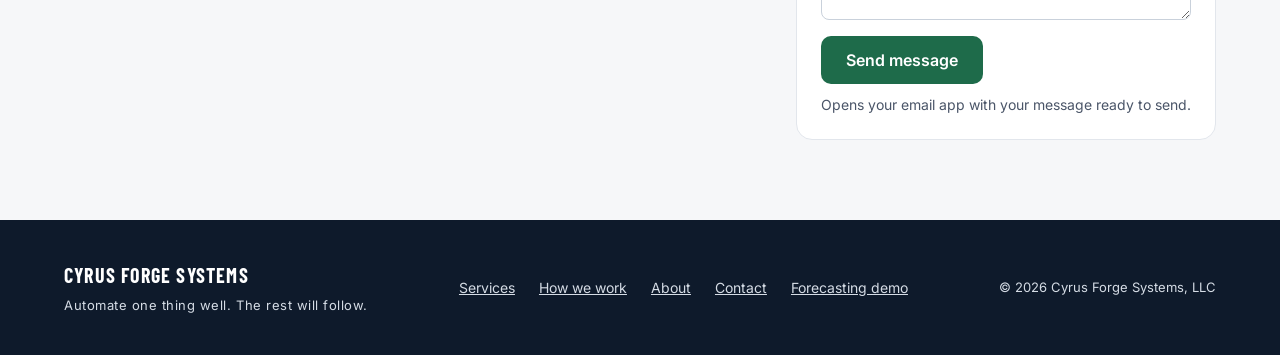
==== commit f98f87f2: "Rename tiers to Strong / Moderate / Slight; plural team-name grammar in explanations; refresh sample" ====
--- a/index.html
+++ b/index.html
@@ -9,7 +9,7 @@
 <link rel="preconnect" href="https://fonts.googleapis.com">
 <link rel="preconnect" href="https://fonts.gstatic.com" crossorigin>
 <link href="https://fonts.googleapis.com/css2?family=Barlow+Condensed:wght@600;700&family=Inter:wght@400;500;600&display=swap" rel="stylesheet">
-<link rel="stylesheet" href="assets/styles.css?v=202610261814">
+<link rel="stylesheet" href="assets/styles.css?v=202610282235">
 </head>
 <body>
 <a class="skip" href="#main">Skip to content</a>
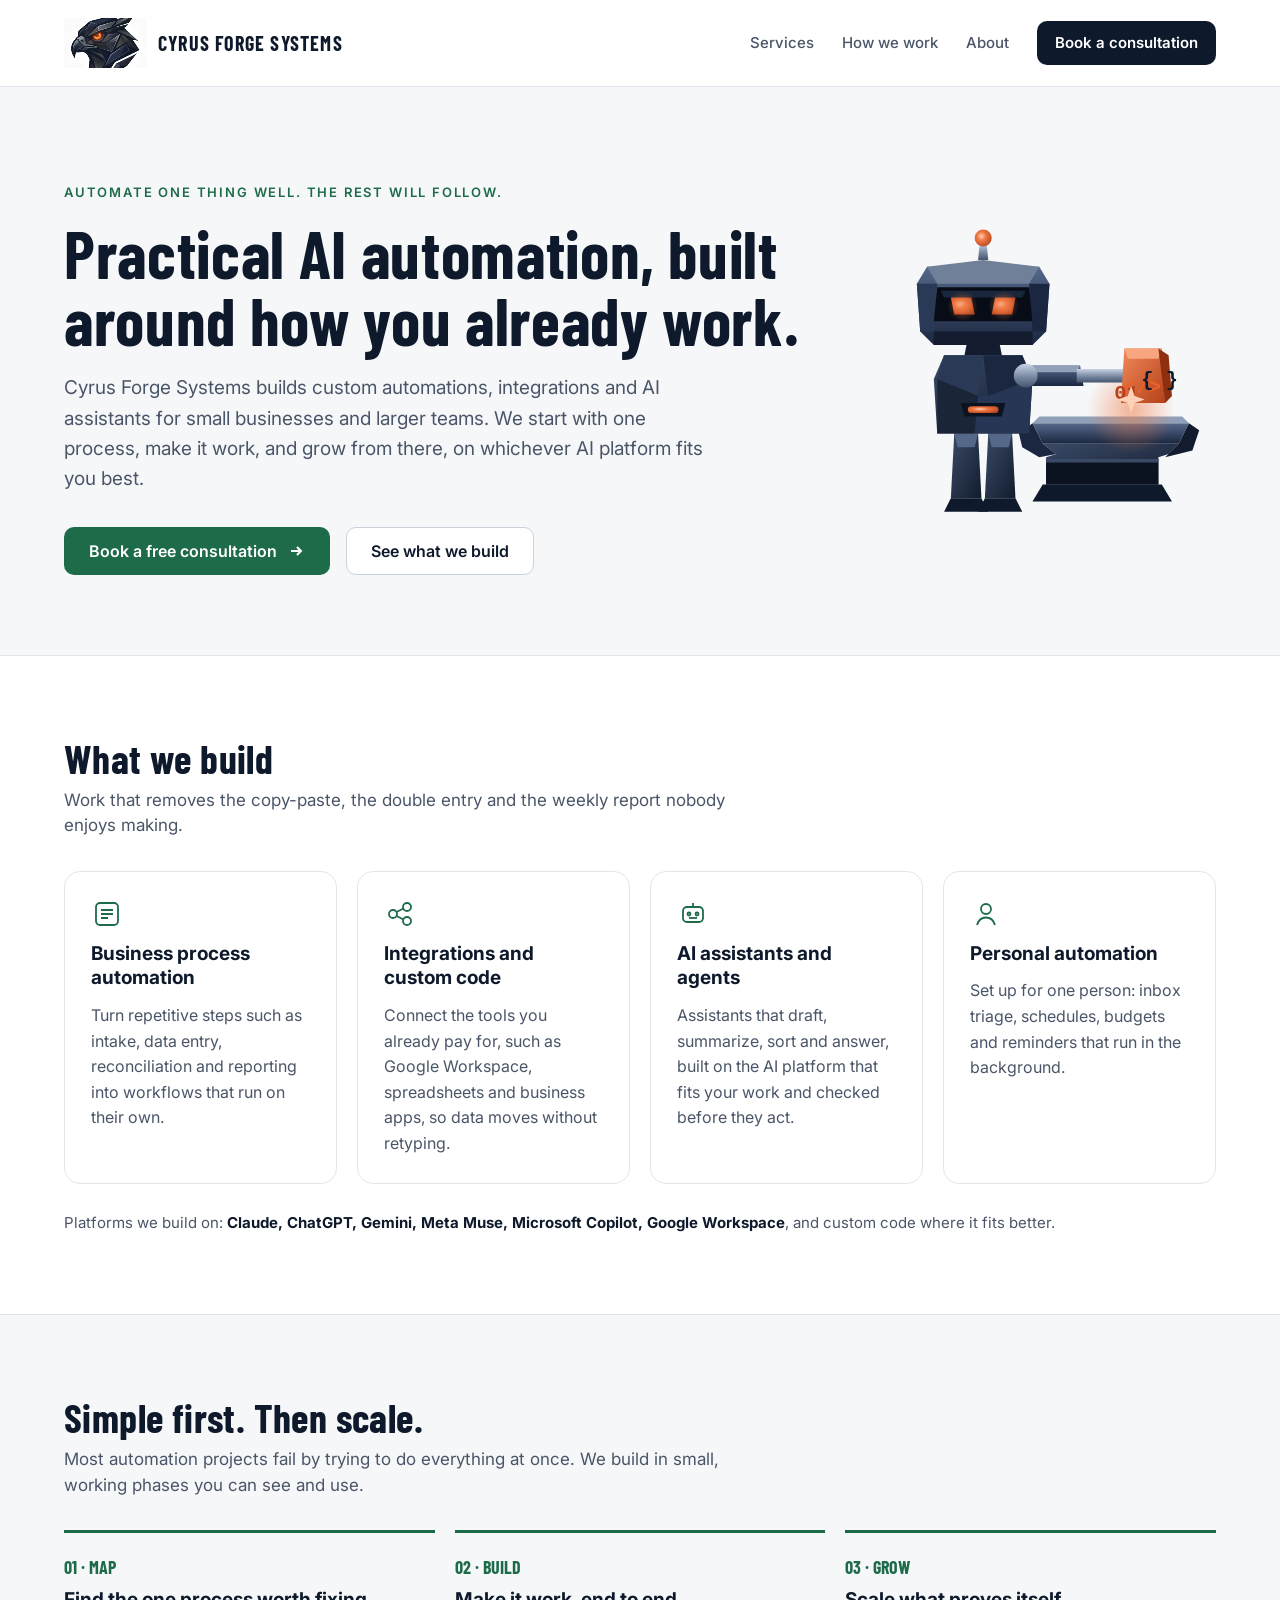
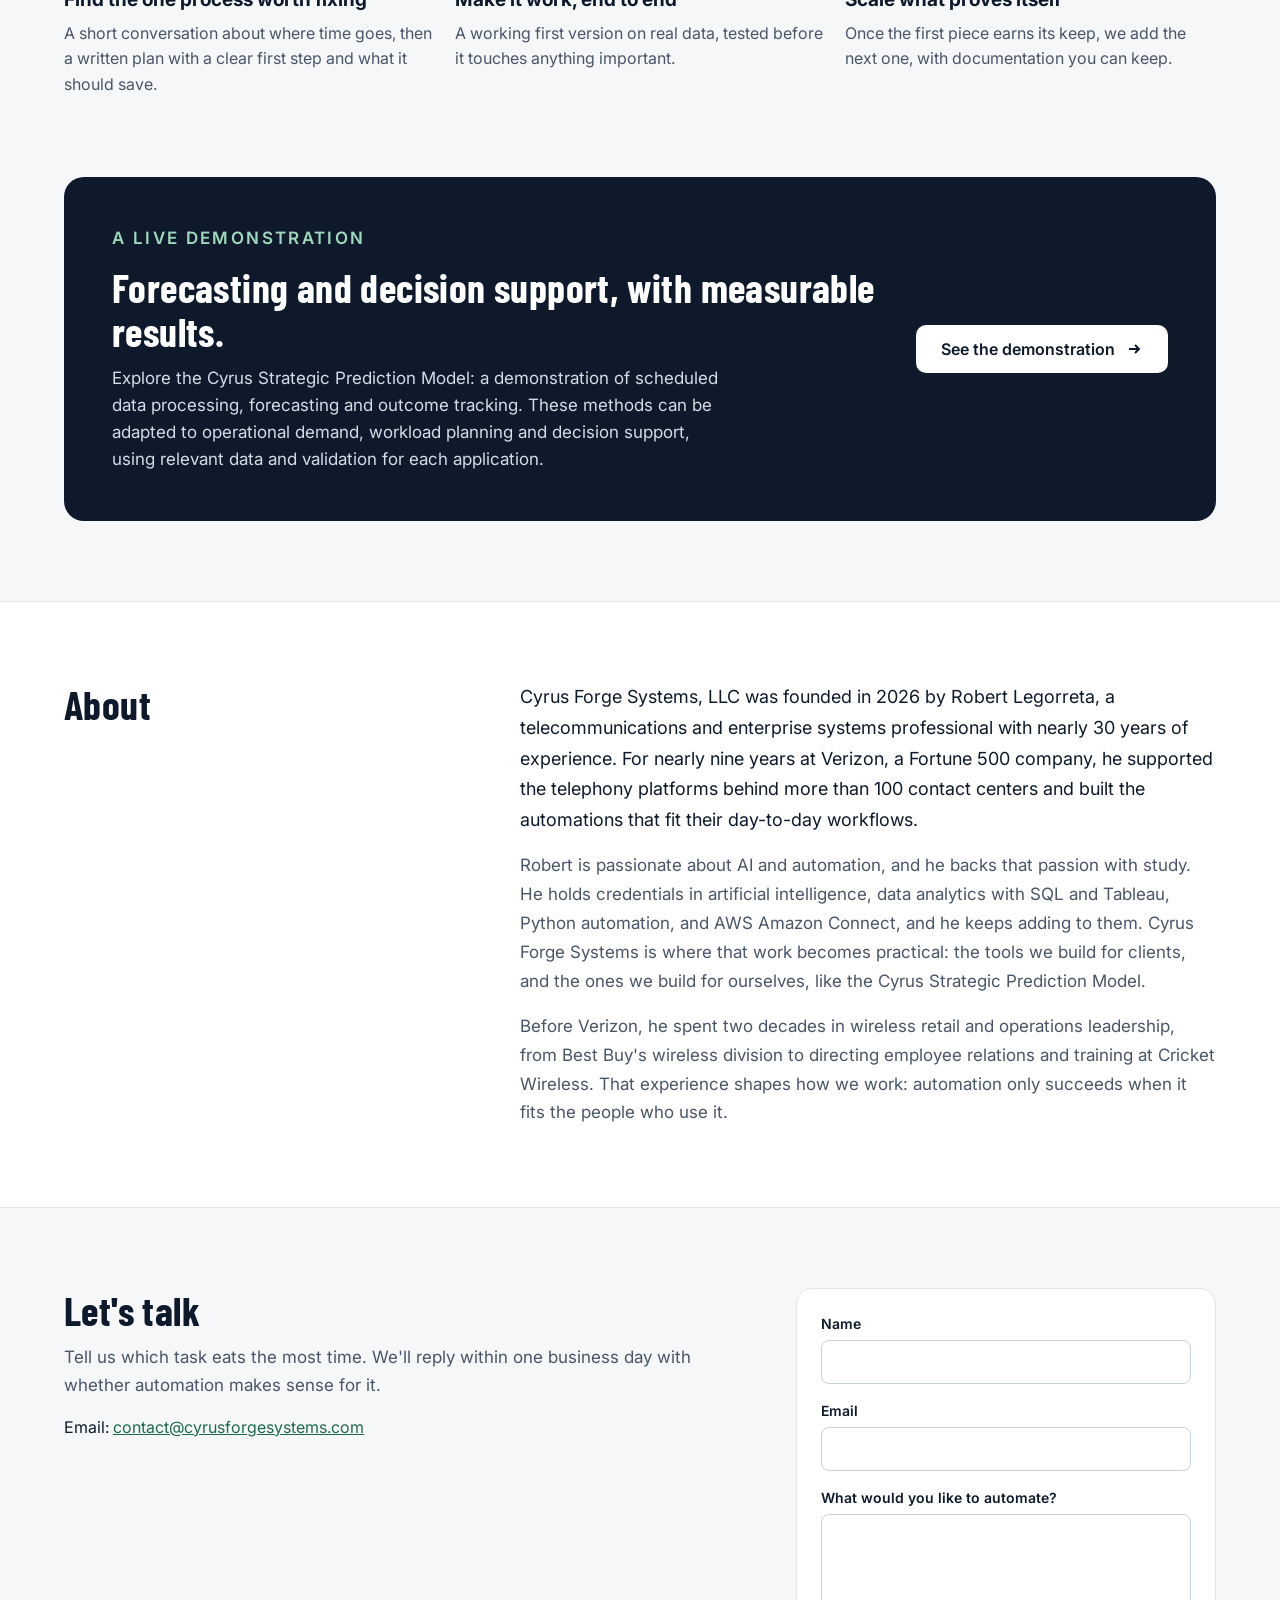
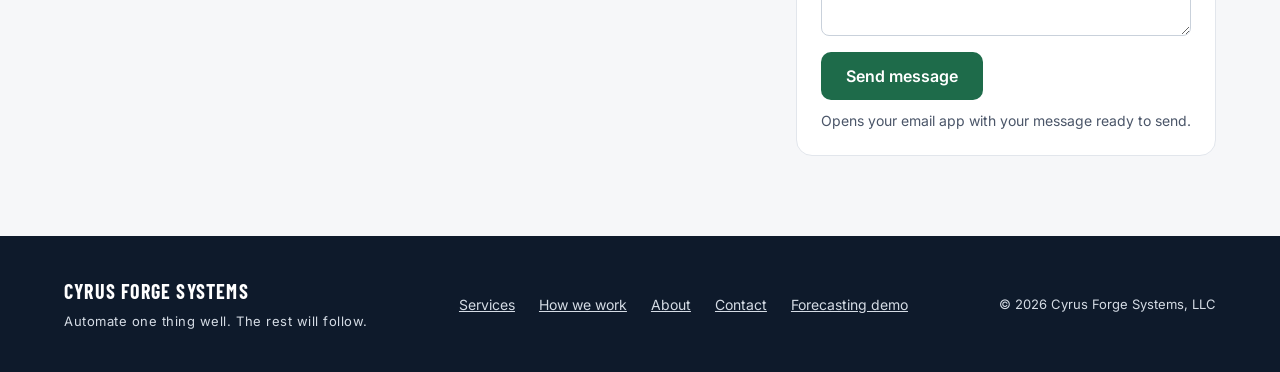
==== commit 9727f9a1: "Rebrand Cyrus models and describe cross-industry applications" ====
--- a/index.html
+++ b/index.html
@@ -202,8 +202,8 @@
     <div class="dark-panel">
       <div>
         <p class="eyebrow">A live demonstration</p>
-        <h2 id="cyrus-title">We publish our own forecasts, and grade them.</h2>
-        <p>To show how we build, we run a forecasting system in public: it pulls data on a schedule, makes projections, logs them before the outcome is known, and grades itself against what actually happened. We chose NFL player statistics as the test bed because the answers arrive every Sunday and cannot be fudged. The same engine forecasts call volume, demand and risk for clients.</p>
+        <h2 id="cyrus-title">Forecasting and decision support, with measurable results.</h2>
+        <p>Explore the Cyrus Strategic Prediction Model: a demonstration of scheduled data processing, forecasting and outcome tracking. These methods can be adapted to operational demand, workload planning and decision support, using relevant data and validation for each application.</p>
       </div>
       <a class="btn btn-light" href="cyrus/index.html">See the demonstration
         <svg aria-hidden="true" width="18" height="18" viewBox="0 0 18 18" fill="none" stroke="#0E1A2B" stroke-width="2"><path d="M4 9h10"/><path d="M10 5l4 4-4 4"/></svg></a>
@@ -215,7 +215,7 @@
       <div><h2>About</h2></div>
       <div>
         <p style="margin:0 0 16px;font-size:18px;line-height:1.7">Cyrus Forge Systems, LLC was founded in 2026 by Robert Legorreta, a telecommunications and enterprise systems professional with nearly 30 years of experience. For nearly nine years at Verizon, a Fortune 500 company, he supported the telephony platforms behind more than 100 contact centers and built the automations that fit their day-to-day workflows.</p>
-        <p class="muted" style="margin:0 0 16px;font-size:17px;line-height:1.7">Robert is passionate about AI and automation, and he backs that passion with study. He holds credentials in artificial intelligence, data analytics with SQL and Tableau, Python automation, and AWS Amazon Connect, and he keeps adding to them. Cyrus Forge Systems is where that work becomes practical: the tools we build for clients, and the ones we build for ourselves, like the Cyrus NFL Predictor.</p>
+        <p class="muted" style="margin:0 0 16px;font-size:17px;line-height:1.7">Robert is passionate about AI and automation, and he backs that passion with study. He holds credentials in artificial intelligence, data analytics with SQL and Tableau, Python automation, and AWS Amazon Connect, and he keeps adding to them. Cyrus Forge Systems is where that work becomes practical: the tools we build for clients, and the ones we build for ourselves, like the Cyrus Strategic Prediction Model.</p>
         <p class="muted" style="margin:0;font-size:17px;line-height:1.7">Before Verizon, he spent two decades in wireless retail and operations leadership, from Best Buy's wireless division to directing employee relations and training at Cricket Wireless. That experience shapes how we work: automation only succeeds when it fits the people who use it.</p>
       </div>
     </div>
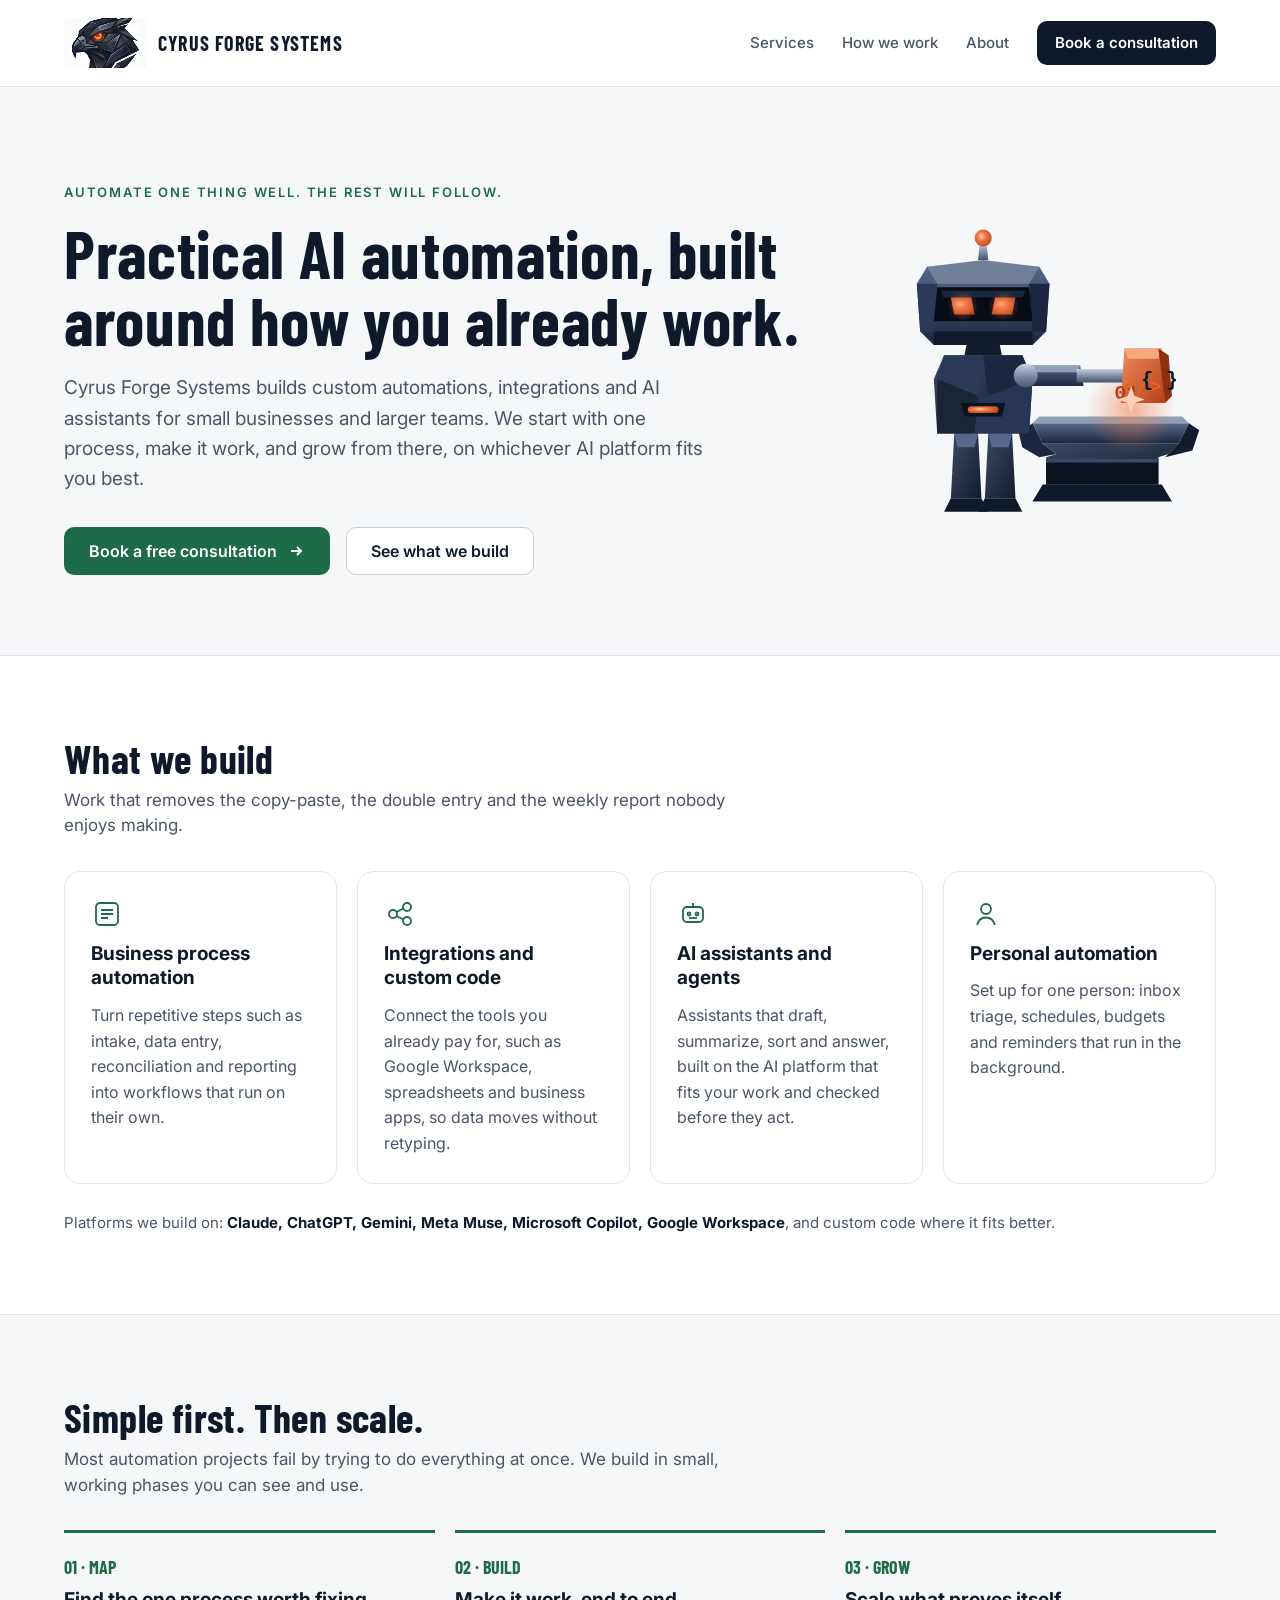
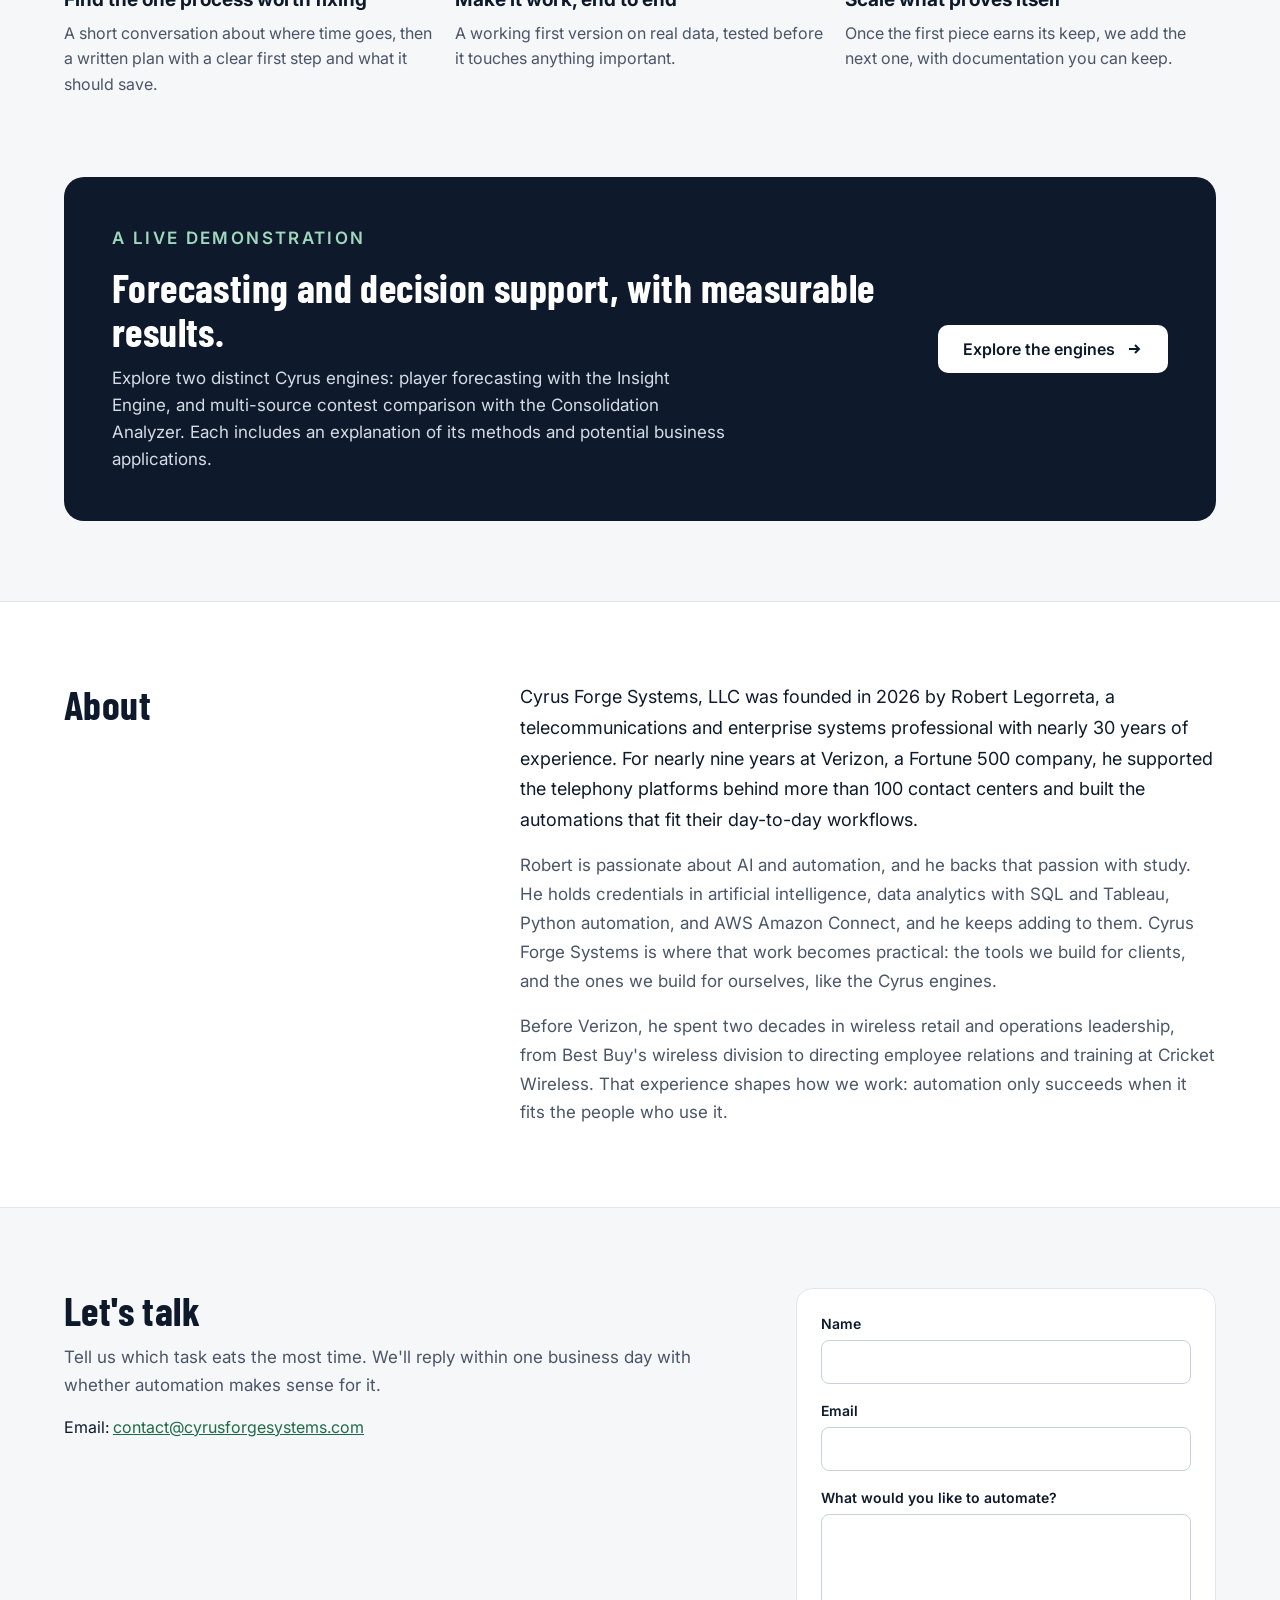
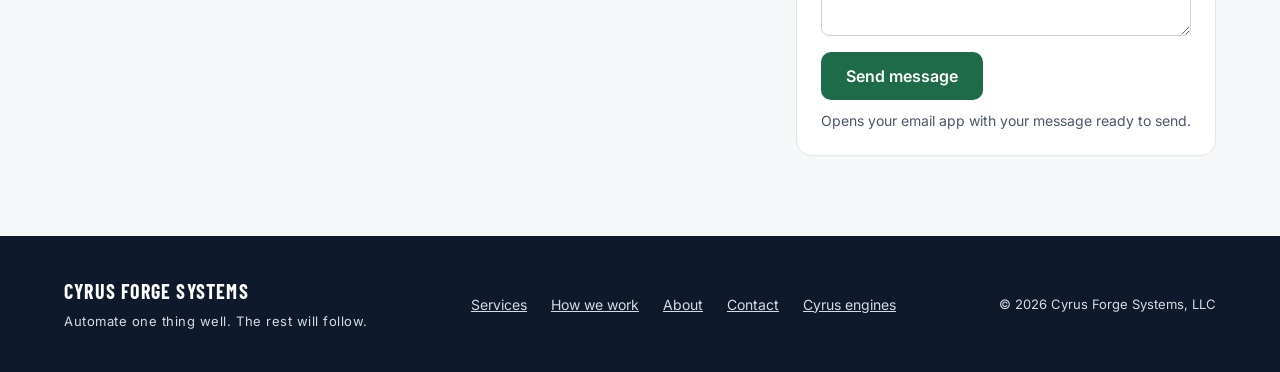
==== commit e0a0a301: "Add distinct Consolidation Analyzer archive and simplify engine navigation" ====
--- a/index.html
+++ b/index.html
@@ -203,9 +203,9 @@
       <div>
         <p class="eyebrow">A live demonstration</p>
         <h2 id="cyrus-title">Forecasting and decision support, with measurable results.</h2>
-        <p>Explore the Cyrus Strategic Prediction Model: a demonstration of scheduled data processing, forecasting and outcome tracking. These methods can be adapted to operational demand, workload planning and decision support, using relevant data and validation for each application.</p>
-      </div>
-      <a class="btn btn-light" href="cyrus/index.html">See the demonstration
+        <p>Explore two distinct Cyrus engines: player forecasting with the Insight Engine, and multi-source contest comparison with the Consolidation Analyzer. Each includes an explanation of its methods and potential business applications.</p>
+      </div>
+      <a class="btn btn-light" href="cyrus/index.html">Explore the engines
         <svg aria-hidden="true" width="18" height="18" viewBox="0 0 18 18" fill="none" stroke="#0E1A2B" stroke-width="2"><path d="M4 9h10"/><path d="M10 5l4 4-4 4"/></svg></a>
     </div>
   </section>
@@ -215,7 +215,7 @@
       <div><h2>About</h2></div>
       <div>
         <p style="margin:0 0 16px;font-size:18px;line-height:1.7">Cyrus Forge Systems, LLC was founded in 2026 by Robert Legorreta, a telecommunications and enterprise systems professional with nearly 30 years of experience. For nearly nine years at Verizon, a Fortune 500 company, he supported the telephony platforms behind more than 100 contact centers and built the automations that fit their day-to-day workflows.</p>
-        <p class="muted" style="margin:0 0 16px;font-size:17px;line-height:1.7">Robert is passionate about AI and automation, and he backs that passion with study. He holds credentials in artificial intelligence, data analytics with SQL and Tableau, Python automation, and AWS Amazon Connect, and he keeps adding to them. Cyrus Forge Systems is where that work becomes practical: the tools we build for clients, and the ones we build for ourselves, like the Cyrus Strategic Prediction Model.</p>
+        <p class="muted" style="margin:0 0 16px;font-size:17px;line-height:1.7">Robert is passionate about AI and automation, and he backs that passion with study. He holds credentials in artificial intelligence, data analytics with SQL and Tableau, Python automation, and AWS Amazon Connect, and he keeps adding to them. Cyrus Forge Systems is where that work becomes practical: the tools we build for clients, and the ones we build for ourselves, like the Cyrus engines.</p>
         <p class="muted" style="margin:0;font-size:17px;line-height:1.7">Before Verizon, he spent two decades in wireless retail and operations leadership, from Best Buy's wireless division to directing employee relations and training at Cricket Wireless. That experience shapes how we work: automation only succeeds when it fits the people who use it.</p>
       </div>
     </div>
@@ -264,7 +264,7 @@
       <a href="#approach">How we work</a>
       <a href="#about">About</a>
       <a href="#contact">Contact</a>
-      <a href="cyrus/index.html">Forecasting demo</a>
+      <a href="cyrus/index.html">Cyrus engines</a>
     </div>
     <p class="footer-small">© 2026 Cyrus Forge Systems, LLC</p>
   </div>
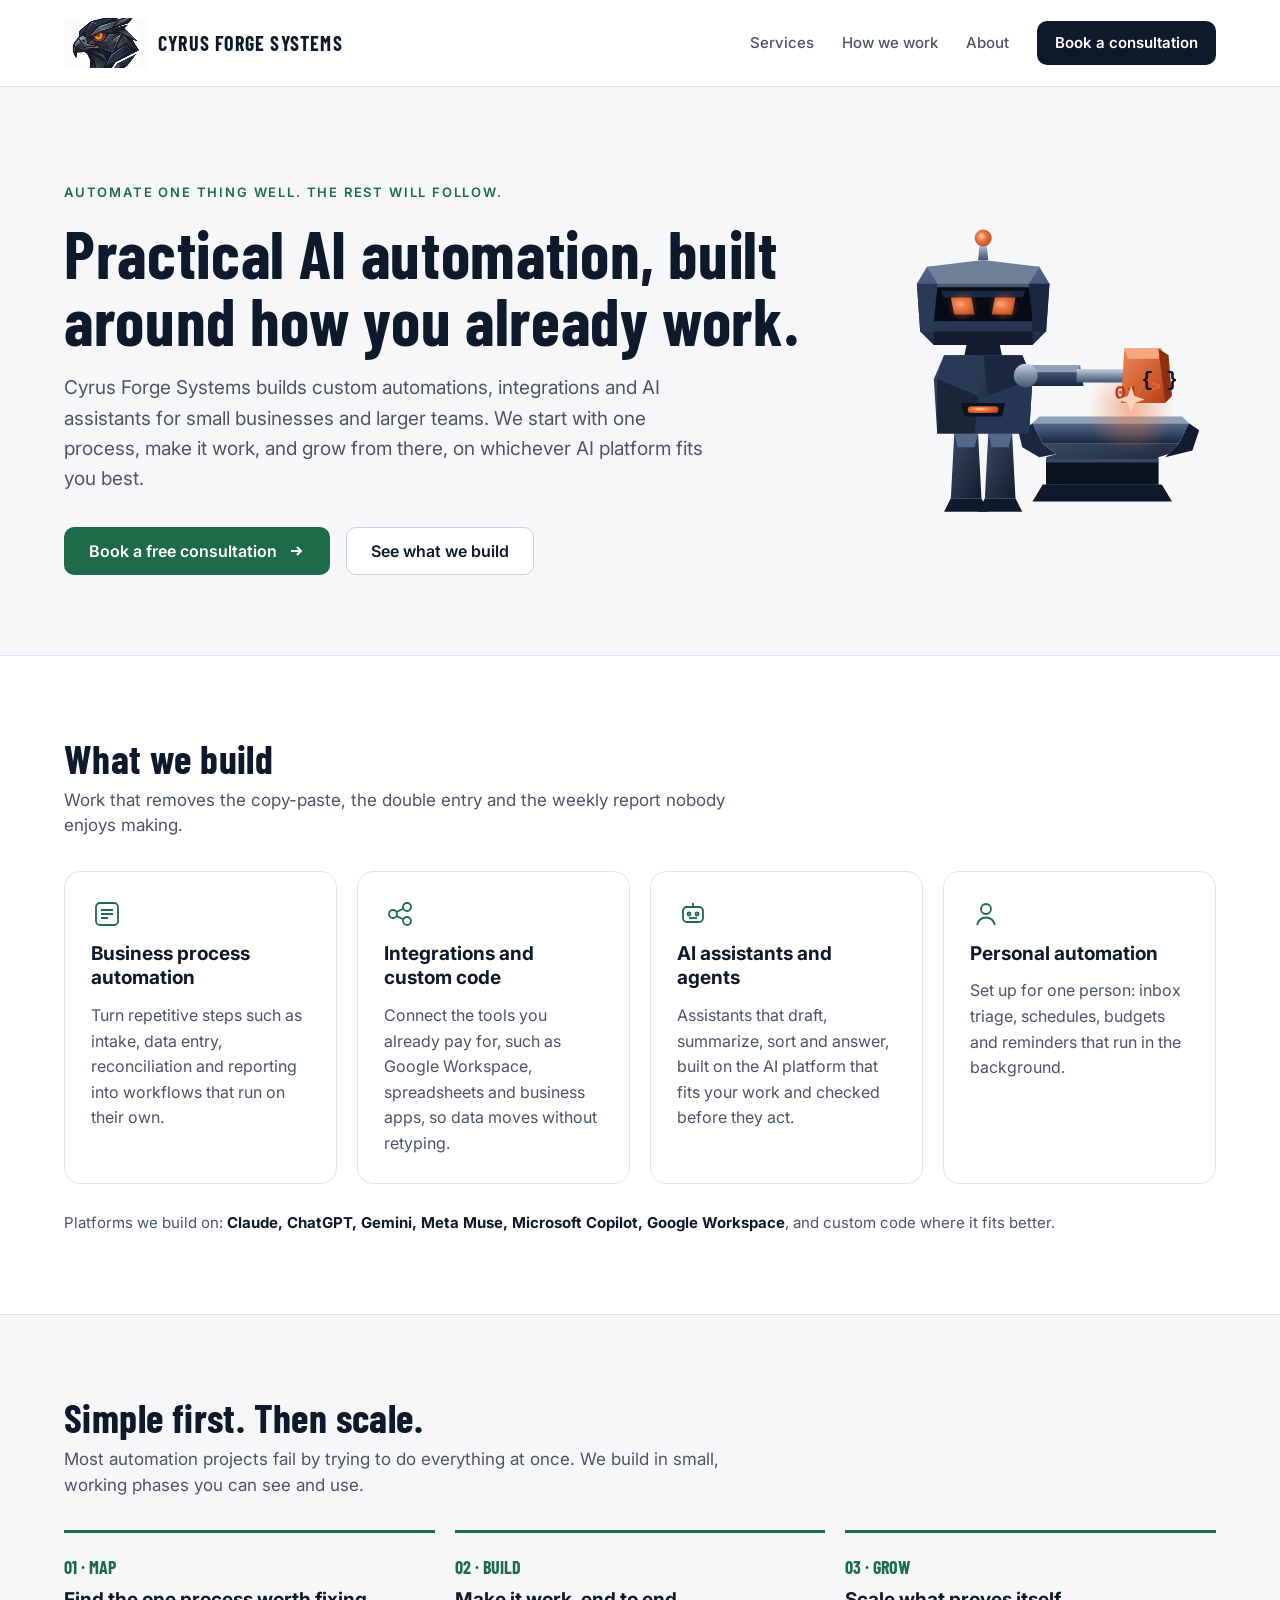
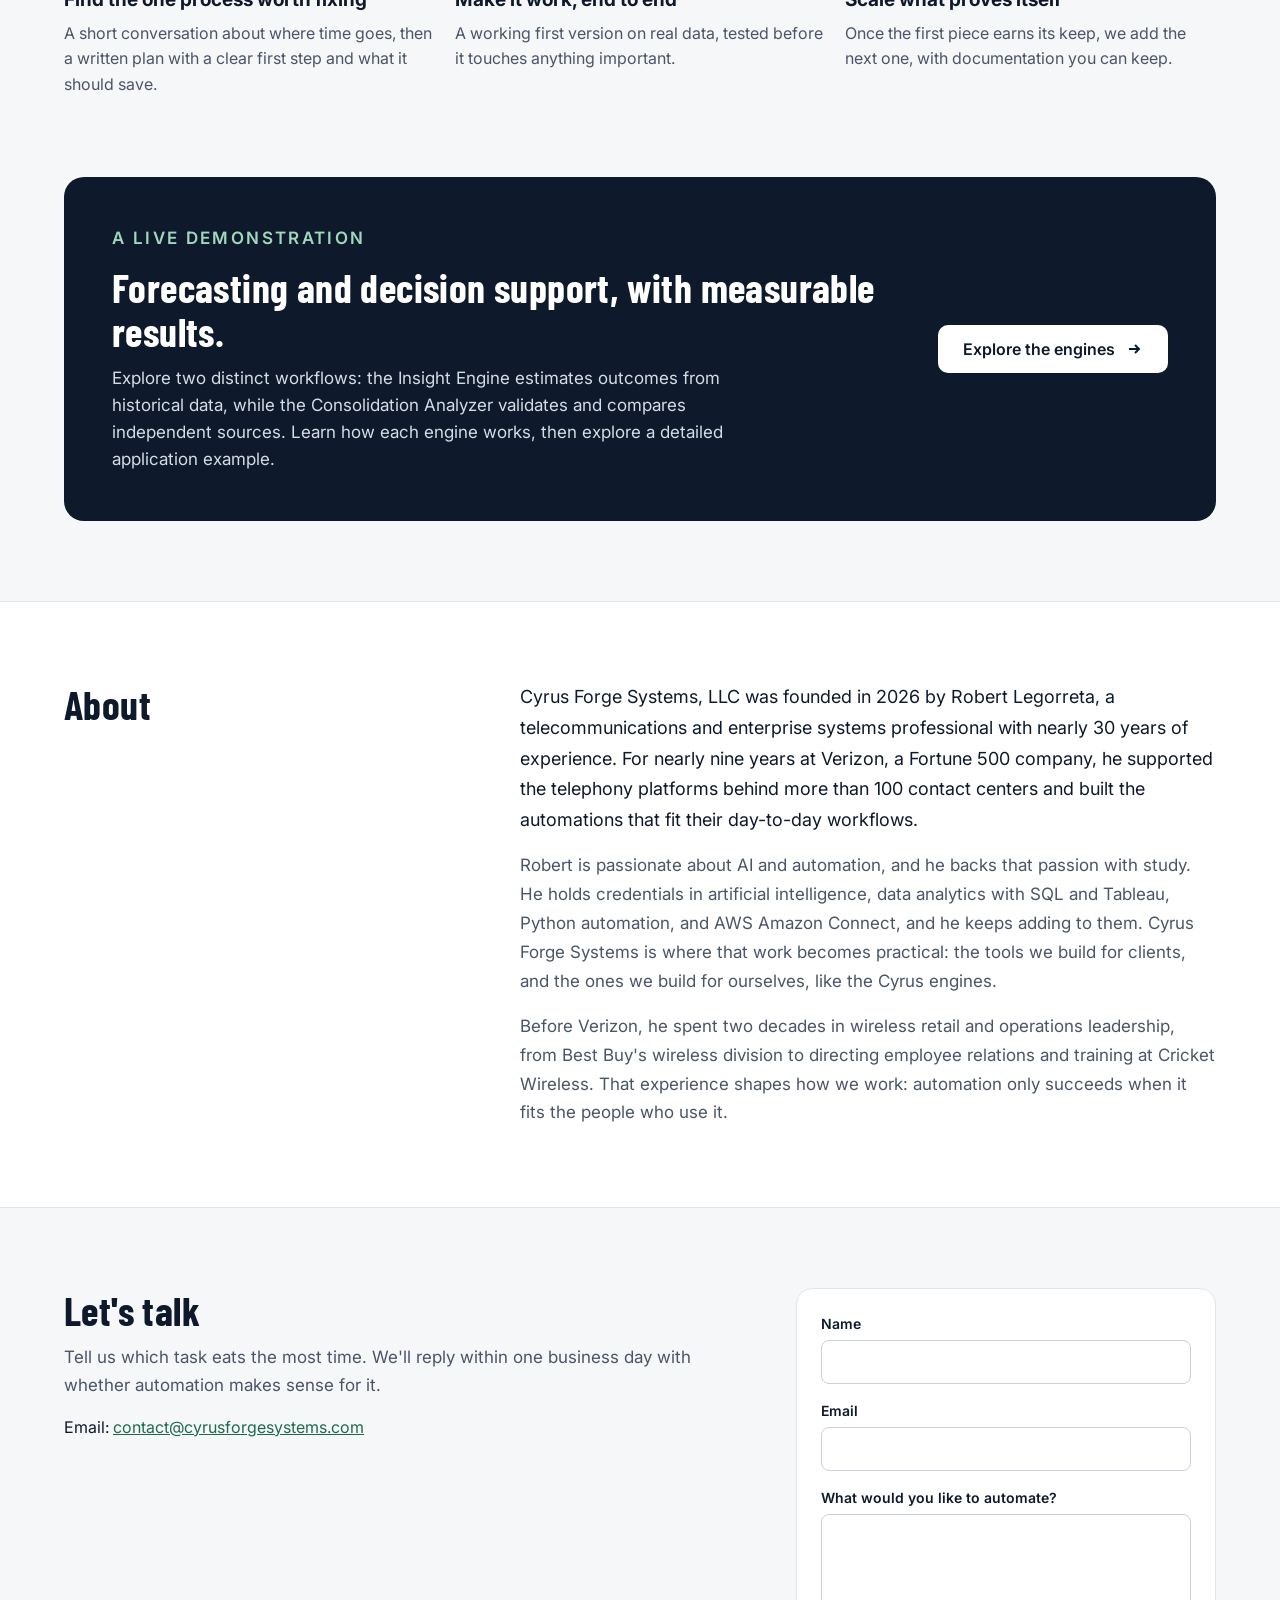
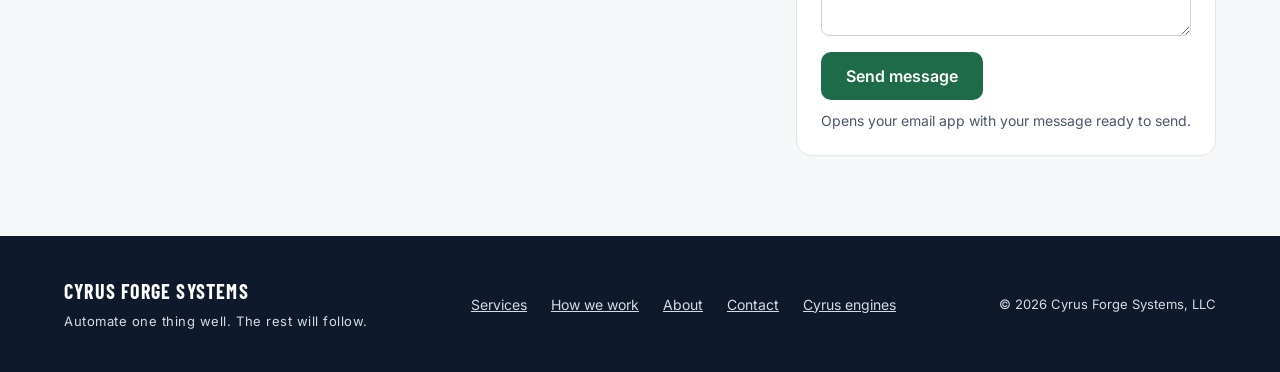
==== commit 3ec28c54: "Explain engine workflows before examples and clarify unreleased research status" ====
--- a/index.html
+++ b/index.html
@@ -203,7 +203,7 @@
       <div>
         <p class="eyebrow">A live demonstration</p>
         <h2 id="cyrus-title">Forecasting and decision support, with measurable results.</h2>
-        <p>Explore two distinct Cyrus engines: player forecasting with the Insight Engine, and multi-source contest comparison with the Consolidation Analyzer. Each includes an explanation of its methods and potential business applications.</p>
+        <p>Explore two distinct workflows: the Insight Engine estimates outcomes from historical data, while the Consolidation Analyzer validates and compares independent sources. Learn how each engine works, then explore a detailed application example.</p>
       </div>
       <a class="btn btn-light" href="cyrus/index.html">Explore the engines
         <svg aria-hidden="true" width="18" height="18" viewBox="0 0 18 18" fill="none" stroke="#0E1A2B" stroke-width="2"><path d="M4 9h10"/><path d="M10 5l4 4-4 4"/></svg></a>
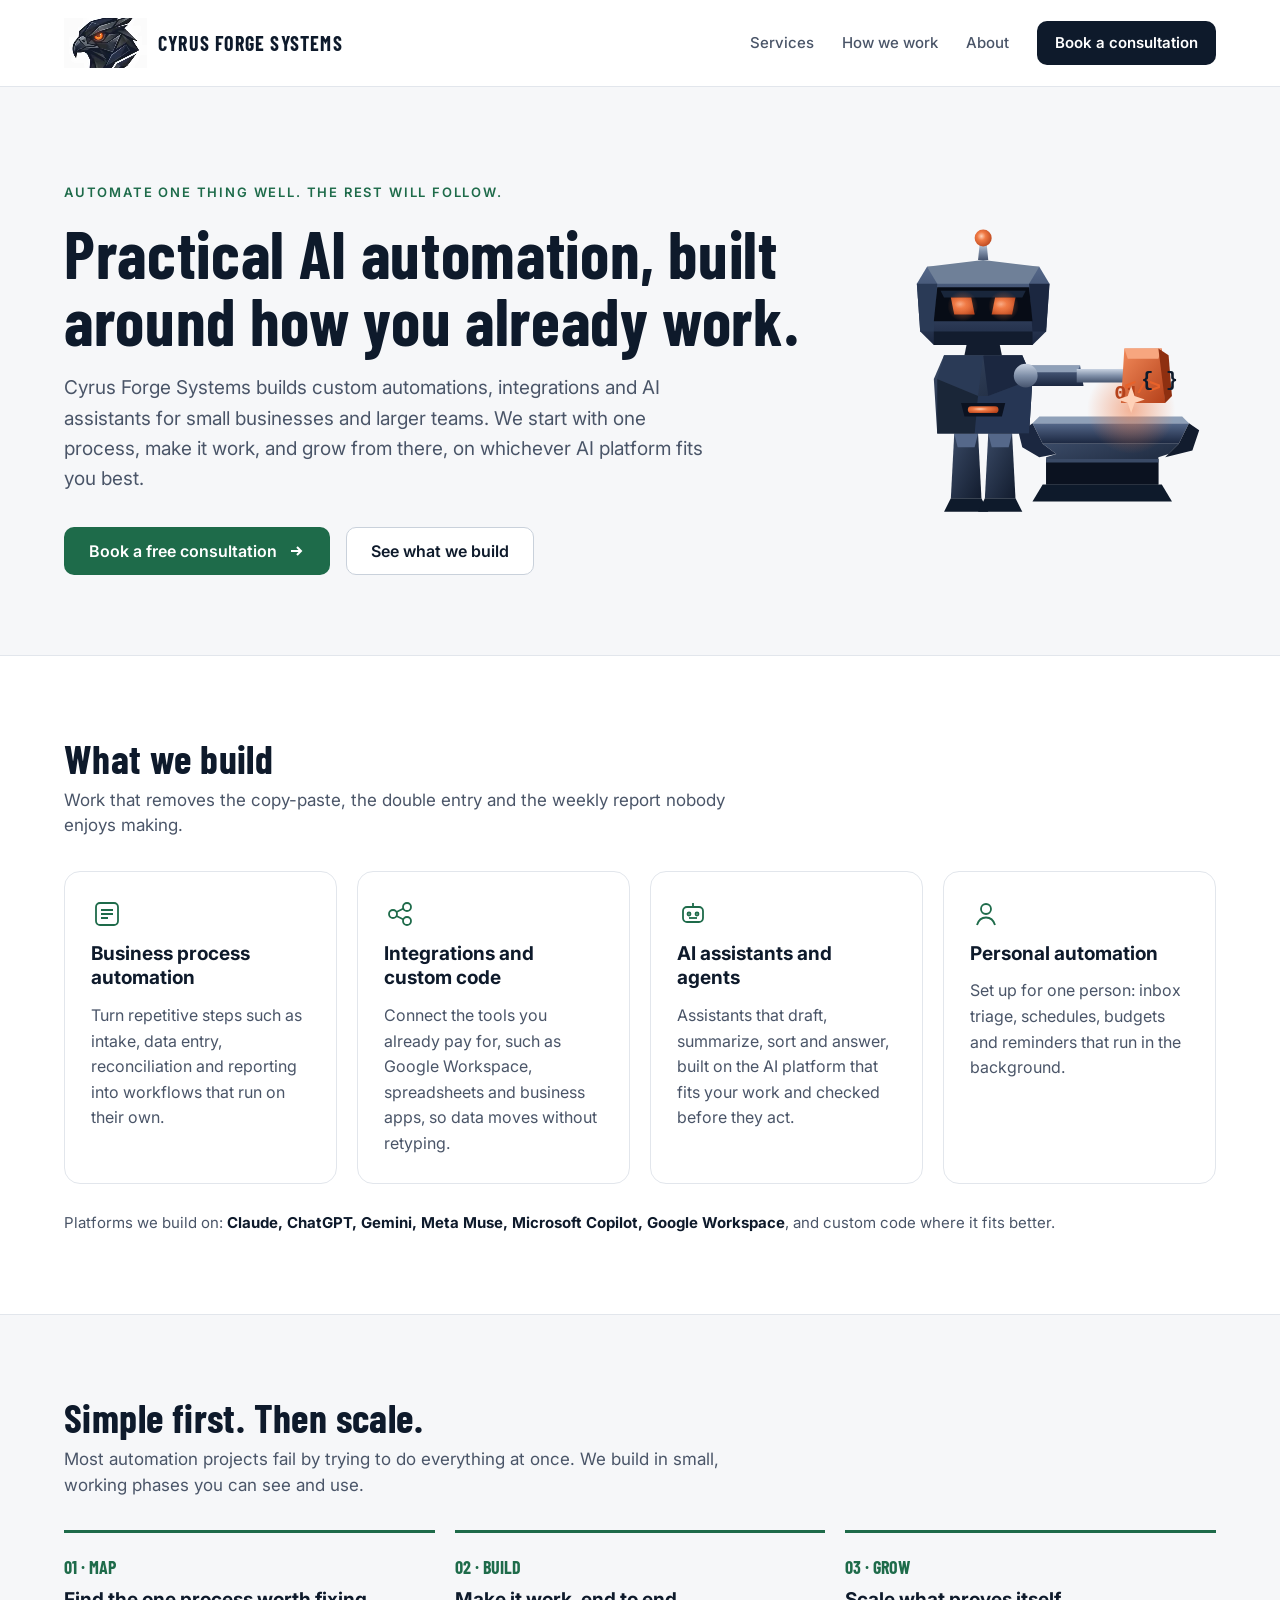
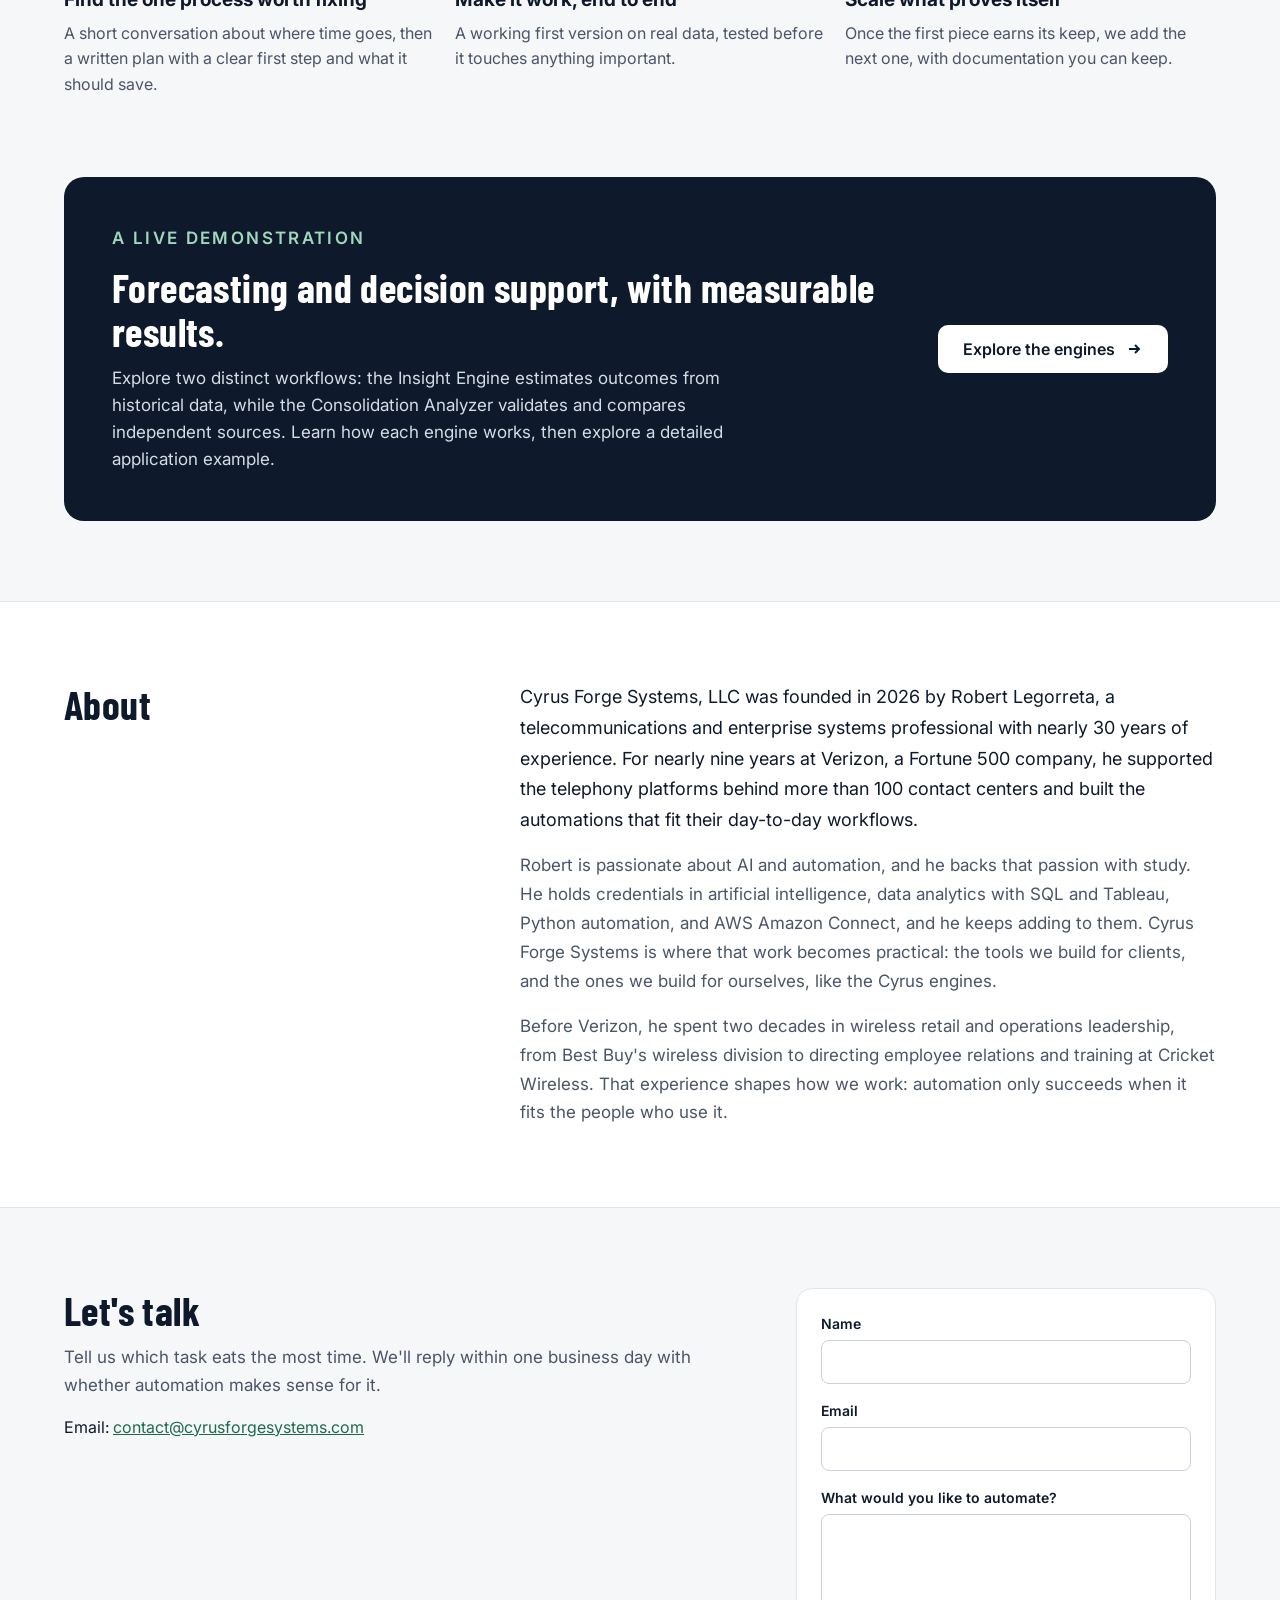
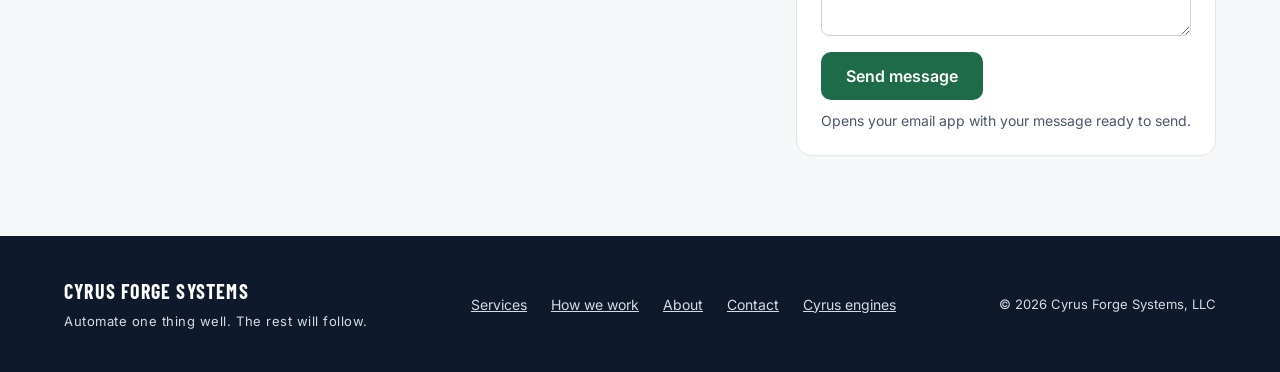
==== commit 2fe2c4cf: "Add files via upload" ====
--- a/index.html
+++ b/index.html
@@ -6,6 +6,18 @@
 <title>Cyrus Forge Systems | AI automation</title>
 <meta name="description" content="Cyrus Forge Systems builds custom automations, integrations, AI assistants and forecasting systems for small businesses and larger teams in Dallas-Fort Worth.">
 <link rel="icon" href="assets/favicon.png" type="image/png">
+<meta property="og:type" content="website">
+<meta property="og:site_name" content="Cyrus Forge Systems">
+<meta property="og:title" content="Cyrus Forge Systems | AI Automation Engines">
+<meta property="og:description" content="We build engines, not one-off tools. Transferable automation with human-in-the-loop by design, for business and operational workflows.">
+<meta property="og:url" content="https://www.cyrusforgesystems.com/">
+<meta property="og:image" content="https://www.cyrusforgesystems.com/assets/og-card.png">
+<meta property="og:image:width" content="1200">
+<meta property="og:image:height" content="630">
+<meta name="twitter:card" content="summary_large_image">
+<meta name="twitter:title" content="Cyrus Forge Systems | AI Automation Engines">
+<meta name="twitter:description" content="We build engines, not one-off tools. Transferable automation with human-in-the-loop by design.">
+<meta name="twitter:image" content="https://www.cyrusforgesystems.com/assets/og-card.png">
 <link rel="preconnect" href="https://fonts.googleapis.com">
 <link rel="preconnect" href="https://fonts.gstatic.com" crossorigin>
 <link href="https://fonts.googleapis.com/css2?family=Barlow+Condensed:wght@600;700&family=Inter:wght@400;500;600&display=swap" rel="stylesheet">
